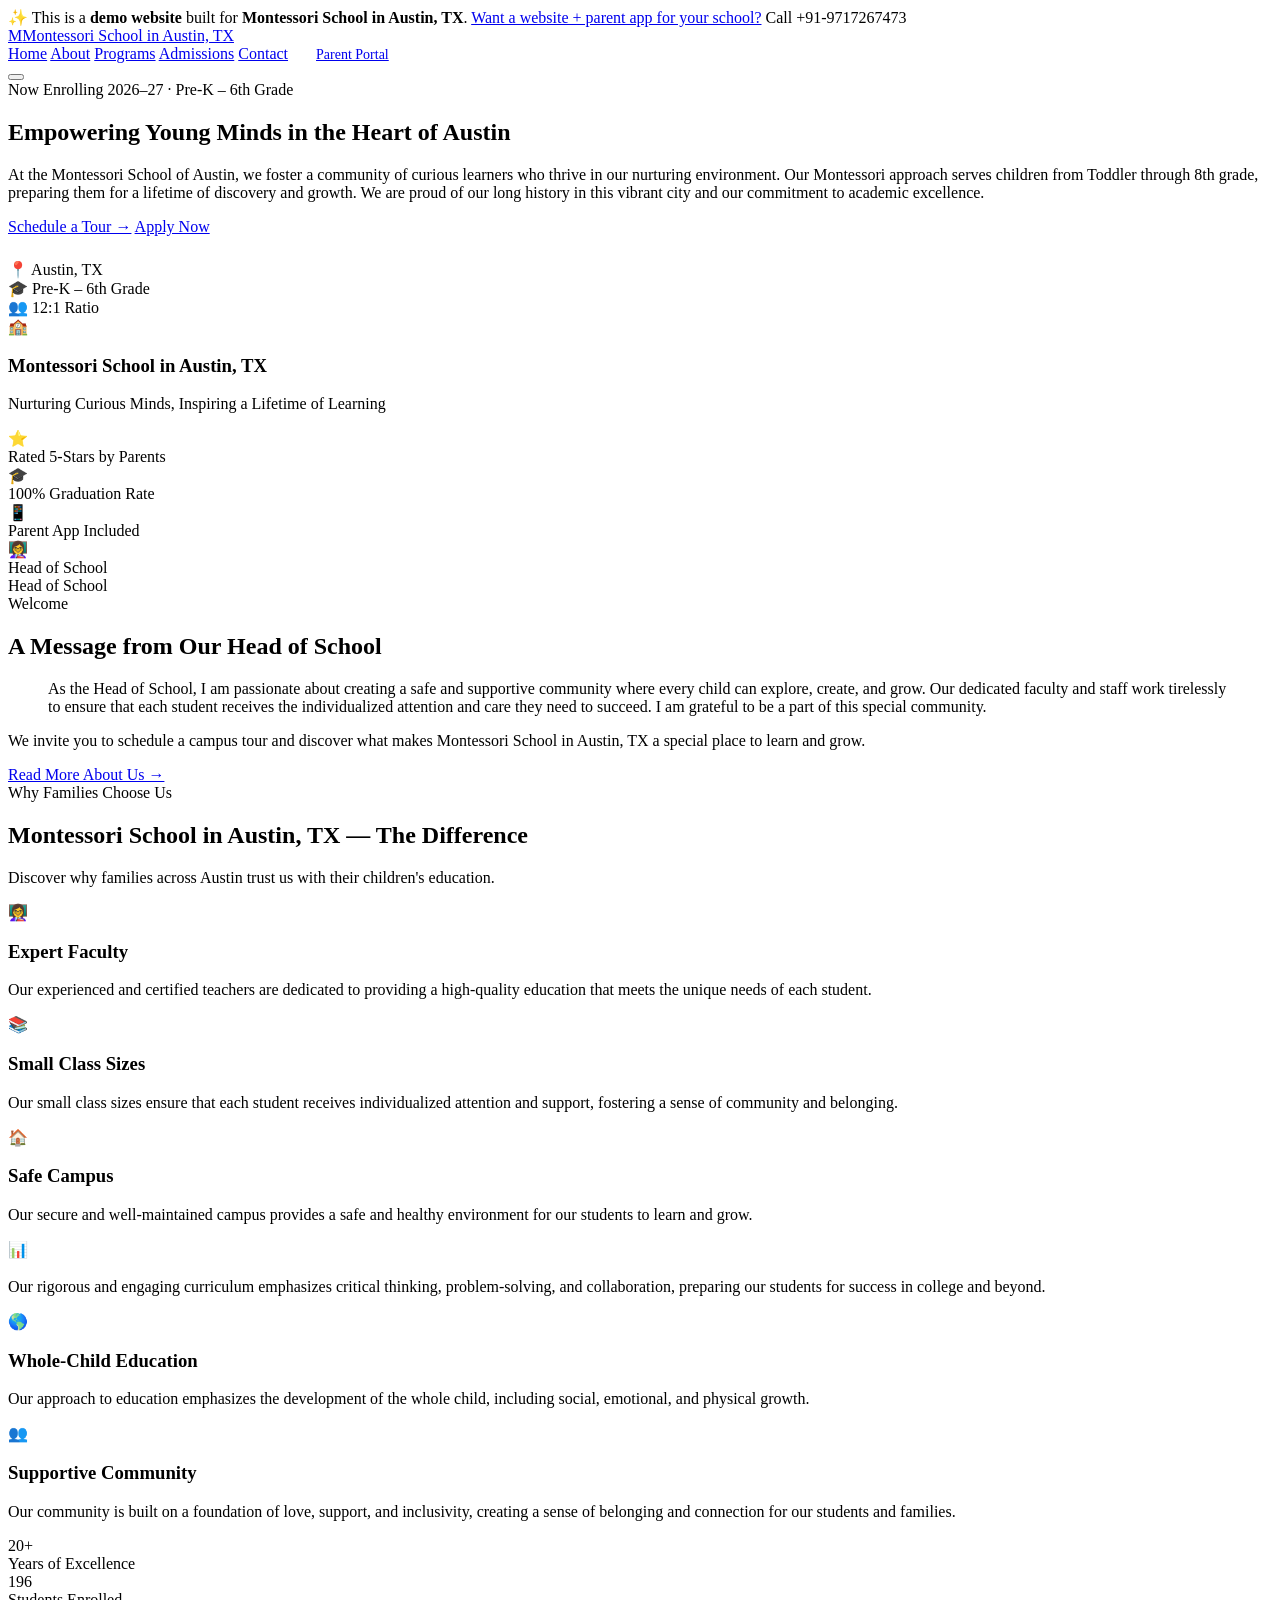
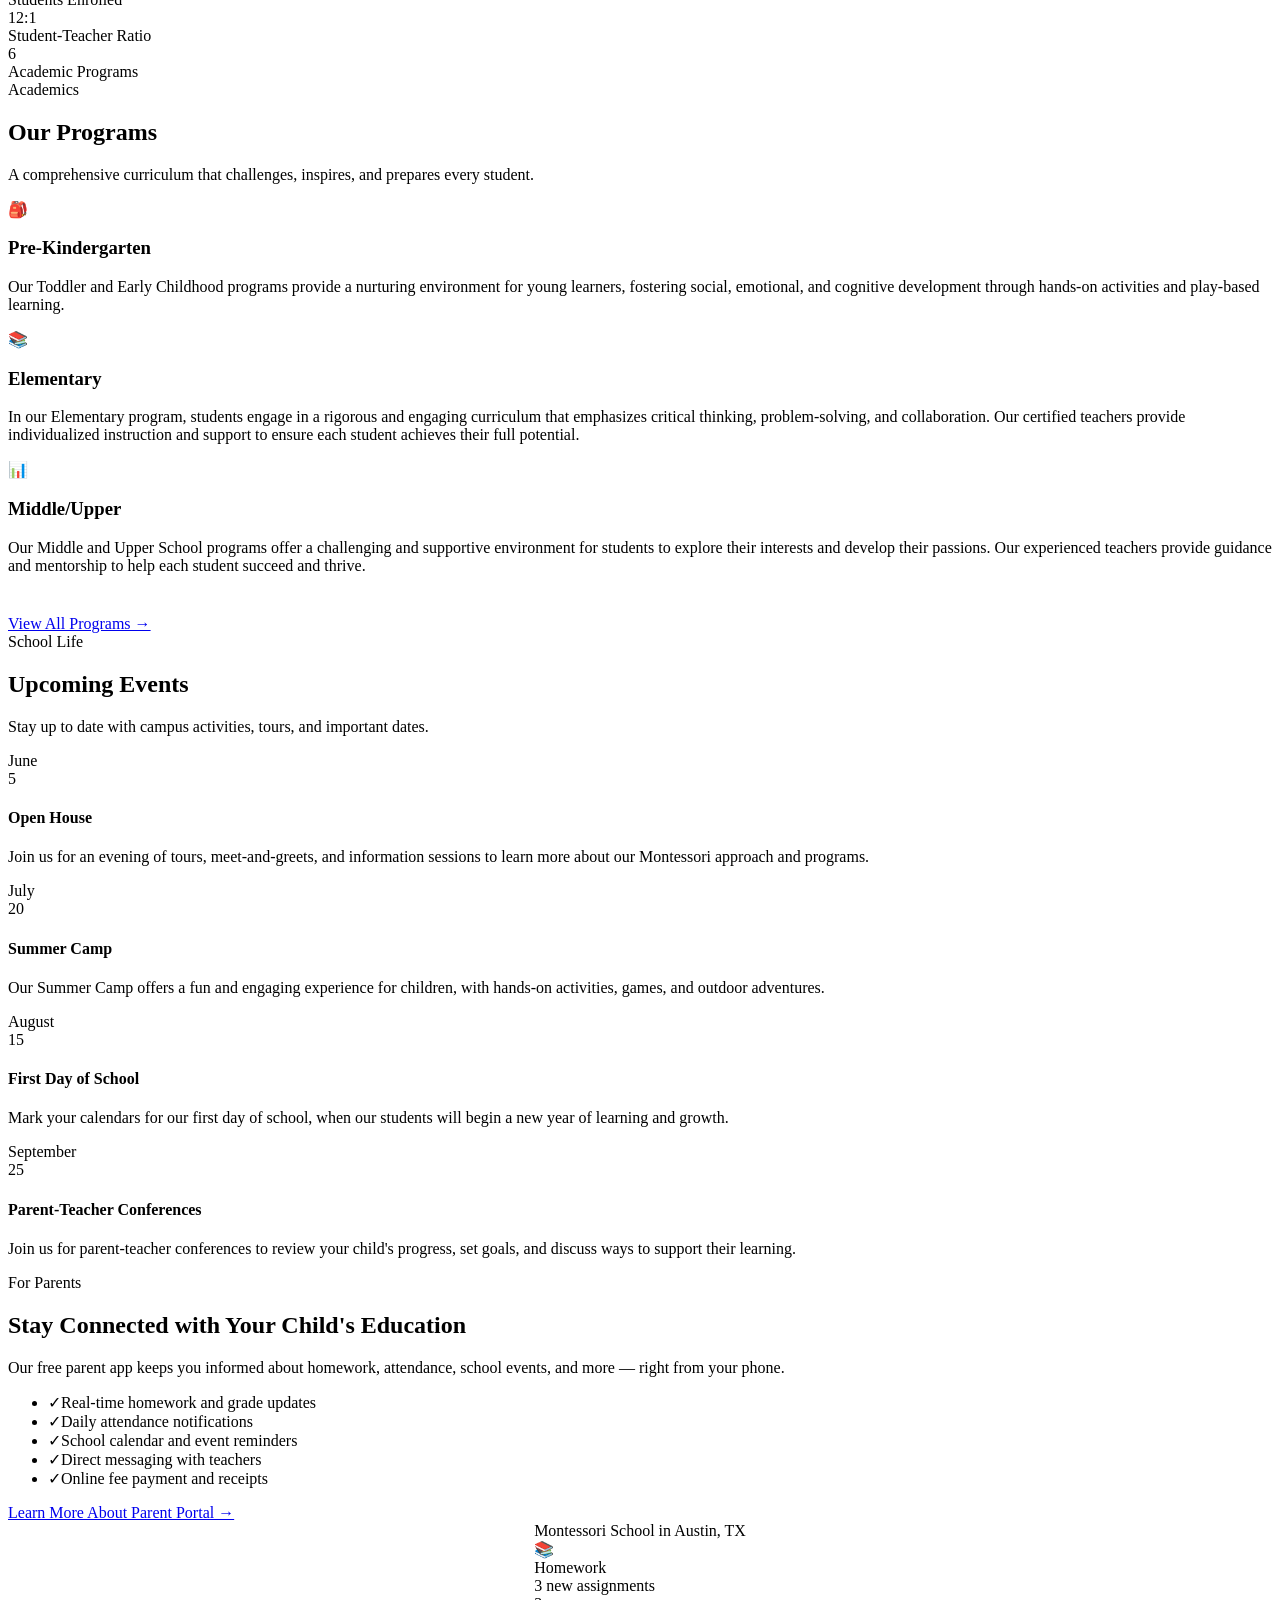
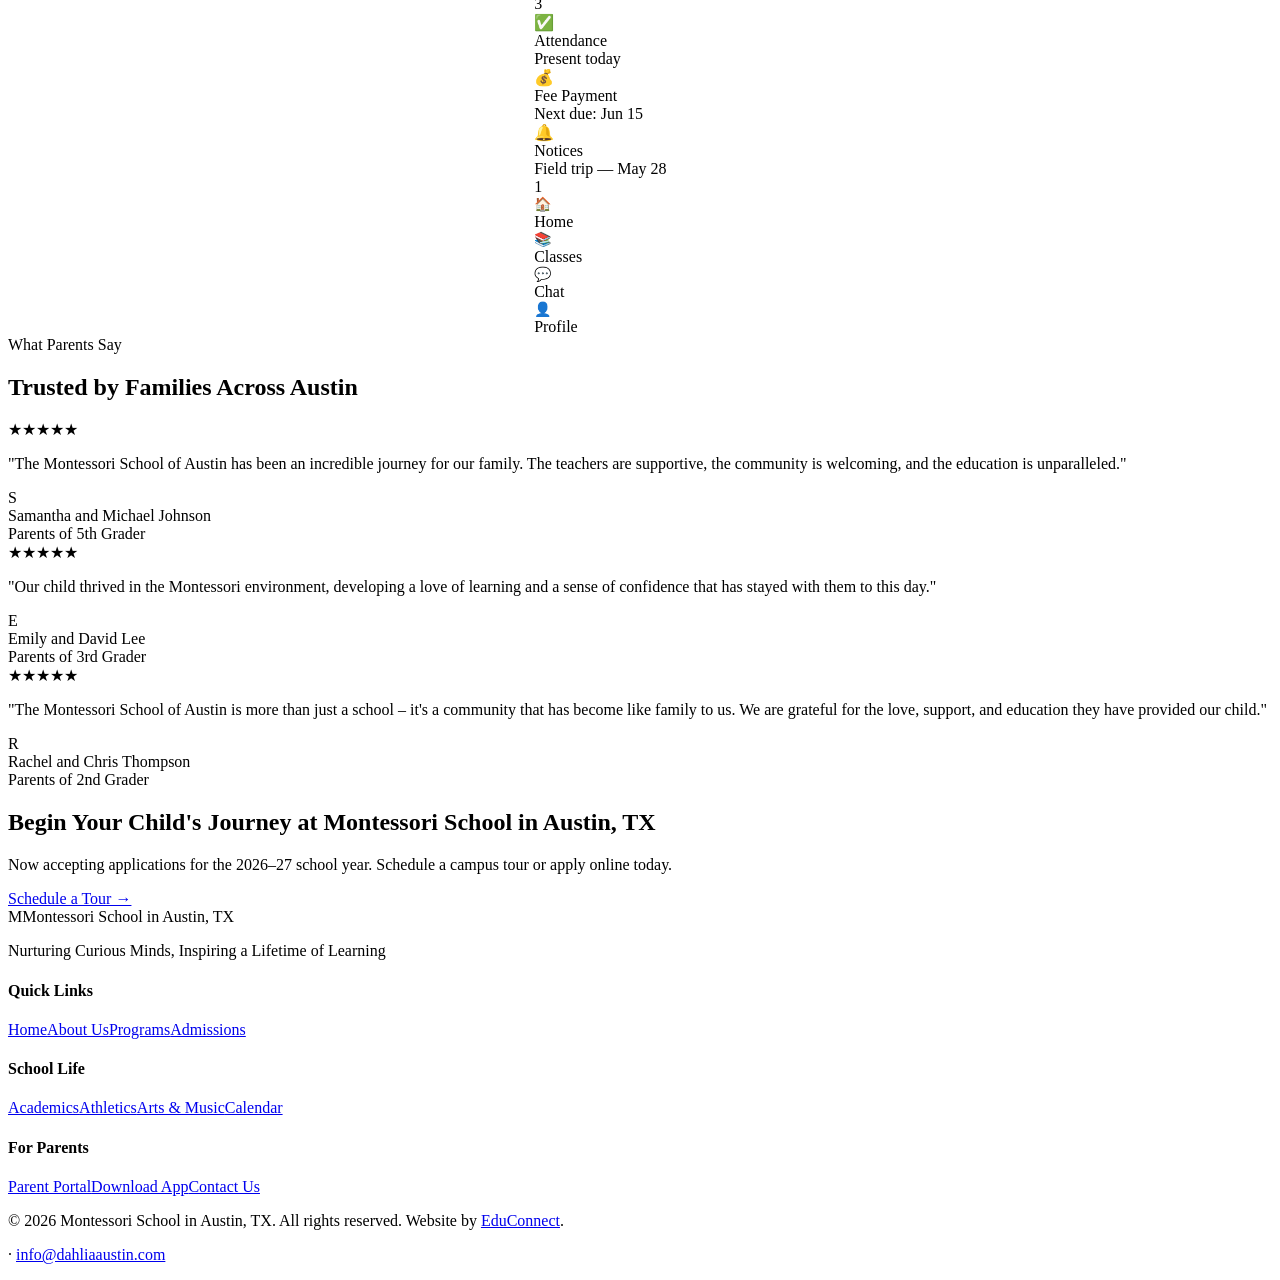
==== index.html @ 09a04c33 "Initial demo site for Montessori School in Austin, TX" ====
<!DOCTYPE html><html lang="en"><head>
  <meta charset="UTF-8"><meta name="viewport" content="width=device-width,initial-scale=1.0">
  <title>Home — Montessori School in Austin, TX</title>
  <meta name="description" content="Home — Montessori School in Austin, TX, a premier school in Austin, TX serving Pre-K – 6th Grade.">
  <meta property="og:title" content="Home — Montessori School in Austin, TX"><meta property="og:type" content="website">
  <link rel="preconnect" href="https://fonts.googleapis.com"><link rel="preconnect" href="https://fonts.gstatic.com" crossorigin>
  <link href="https://fonts.googleapis.com/css2?family=Inter:wght@400;500;600;700;800&display=swap" rel="stylesheet">
  <link rel="stylesheet" href="/styles.css"><script src="/main.js" defer></script>
</head><body><div class="demo-banner">
  ✨ This is a <strong>demo website</strong> built for <strong>Montessori School in Austin, TX</strong>.
  <a href="mailto:bhupender@myfirststepschool.com">Want a website + parent app for your school?</a> Call +91-9717267473
</div>
<nav class="navbar">
  <a href="/" class="logo"><span class="logo-icon">M</span>Montessori School in Austin, TX</a>
  <div class="nav-links">
    <a href="/">Home</a>
    <a href="/about.html">About</a>
    <a href="/programs.html">Programs</a>
    <a href="/admissions.html">Admissions</a>
    <a href="/contact.html">Contact</a>
    <a href="/parents.html" class="btn btn-primary" style="padding:10px 24px;font-size:14px">Parent Portal</a>
  </div>
  <button class="hamburger" aria-label="Toggle menu"><span></span><span></span><span></span></button>
</nav><main>
<section class="hero"><div class="container"><div class="hero-inner">
  <div class="hero-content">
    <div class="badge animate-on-scroll mb-6">Now Enrolling 2026–27 · Pre-K – 6th Grade</div>
    <h1 class="heading-xl animate-on-scroll mb-6">Empowering Young Minds in the Heart of Austin</h1>
    <p class="text-lg text-muted animate-on-scroll mb-8">At the Montessori School of Austin, we foster a community of curious learners who thrive in our nurturing environment. Our Montessori approach serves children from Toddler through 8th grade, preparing them for a lifetime of discovery and growth. We are proud of our long history in this vibrant city and our commitment to academic excellence.</p>
    <div class="hero-actions animate-on-scroll">
      <a href="/admissions.html" class="btn btn-primary btn-lg">Schedule a Tour →</a>
      <a href="/admissions.html" class="btn btn-outline btn-lg">Apply Now</a>
    </div>
    <div class="hero-info-cards animate-on-scroll" style="margin-top:24px">
      <div class="info-chip"><span class="ic-icon">📍</span> Austin, TX</div>
      <div class="info-chip"><span class="ic-icon">🎓</span> Pre-K – 6th Grade</div>
      <div class="info-chip"><span class="ic-icon">👥</span> 12:1 Ratio</div>
    </div>
  </div>
  <div class="hero-visual animate-on-scroll">
    <div class="school-illustration"><div class="school-illustration-inner">
      <div class="school-building">🏫</div><h3>Montessori School in Austin, TX</h3><p>Nurturing Curious Minds, Inspiring a Lifetime of Learning</p>
    </div></div>
    <div class="float-card card-1"><div class="fc-icon green">⭐</div>Rated 5-Stars by Parents</div>
    <div class="float-card card-2"><div class="fc-icon blue">🎓</div>100% Graduation Rate</div>
    <div class="float-card card-3"><div class="fc-icon purple">📱</div>Parent App Included</div>
  </div>
</div></div></section>

<section class="welcome-section section-padding"><div class="container"><div class="welcome-grid">
  <div class="principal-card animate-on-scroll">
    <div class="principal-avatar">👩‍🏫</div>
    <div class="principal-name">Head of School</div><div class="principal-title">Head of School</div>
  </div>
  <div class="welcome-text animate-on-scroll">
    <div class="badge mb-4">Welcome</div>
    <h2 class="heading-lg mb-6">A Message from Our Head of School</h2>
    <blockquote>As the Head of School, I am passionate about creating a safe and supportive community where every child can explore, create, and grow. Our dedicated faculty and staff work tirelessly to ensure that each student receives the individualized attention and care they need to succeed. I am grateful to be a part of this special community.</blockquote>
    <p>We invite you to schedule a campus tour and discover what makes Montessori School in Austin, TX a special place to learn and grow.</p>
    <a href="/about.html" class="btn btn-outline" style="margin-top:20px">Read More About Us →</a>
  </div>
</div></div></section>

<section class="features-section section-padding"><div class="container">
  <div class="text-center mb-16">
    <div class="badge animate-on-scroll mb-4">Why Families Choose Us</div>
    <h2 class="heading-lg animate-on-scroll mb-4">Montessori School in Austin, TX — The Difference</h2>
    <p class="text-lg text-muted max-w-lg mx-auto animate-on-scroll">Discover why families across Austin trust us with their children's education.</p>
  </div>
  <div class="features-grid">
      <div class="feature-card animate-on-scroll stagger-1">
        <div class="feature-icon">👩‍🏫</div><h3>Expert Faculty</h3><p>Our experienced and certified teachers are dedicated to providing a high-quality education that meets the unique needs of each student.</p>
      </div>
      <div class="feature-card animate-on-scroll stagger-2">
        <div class="feature-icon">📚</div><h3>Small Class Sizes</h3><p>Our small class sizes ensure that each student receives individualized attention and support, fostering a sense of community and belonging.</p>
      </div>
      <div class="feature-card animate-on-scroll stagger-3">
        <div class="feature-icon">🏠</div><h3>Safe Campus</h3><p>Our secure and well-maintained campus provides a safe and healthy environment for our students to learn and grow.</p>
      </div>
      <div class="feature-card animate-on-scroll stagger-4">
        <div class="feature-icon">📊</div><h3></h3><p>Our rigorous and engaging curriculum emphasizes critical thinking, problem-solving, and collaboration, preparing our students for success in college and beyond.</p>
      </div>
      <div class="feature-card animate-on-scroll stagger-5">
        <div class="feature-icon">🌎</div><h3>Whole-Child Education</h3><p>Our approach to education emphasizes the development of the whole child, including social, emotional, and physical growth.</p>
      </div>
      <div class="feature-card animate-on-scroll stagger-6">
        <div class="feature-icon">👥</div><h3>Supportive Community</h3><p>Our community is built on a foundation of love, support, and inclusivity, creating a sense of belonging and connection for our students and families.</p>
      </div></div>
</div></section>

<section class="stats-section"><div class="container"><div class="stats-grid">
  <div class="animate-on-scroll stagger-1"><div class="stat-value" data-count="20" data-suffix="+">0+</div><div class="stat-label">Years of Excellence</div></div>
  <div class="animate-on-scroll stagger-2"><div class="stat-value" data-count="200">0</div><div class="stat-label">Students Enrolled</div></div>
  <div class="animate-on-scroll stagger-3"><div class="stat-value">12:1</div><div class="stat-label">Student-Teacher Ratio</div></div>
  <div class="animate-on-scroll stagger-4"><div class="stat-value" data-count="6">0</div><div class="stat-label">Academic Programs</div></div>
</div></div></section>

<section class="programs-section section-padding"><div class="container">
  <div class="text-center mb-16">
    <div class="badge animate-on-scroll mb-4">Academics</div>
    <h2 class="heading-lg animate-on-scroll mb-4">Our Programs</h2>
    <p class="text-lg text-muted max-w-lg mx-auto animate-on-scroll">A comprehensive curriculum that challenges, inspires, and prepares every student.</p>
  </div>
  <div class="programs-grid">
      <div class="program-card animate-on-scroll stagger-1">
        <div class="program-icon">🎒</div><h3>Pre-Kindergarten</h3><p>Our Toddler and Early Childhood programs provide a nurturing environment for young learners, fostering social, emotional, and cognitive development through hands-on activities and play-based learning.</p>
      </div>
      <div class="program-card animate-on-scroll stagger-2">
        <div class="program-icon">📚</div><h3>Elementary</h3><p>In our Elementary program, students engage in a rigorous and engaging curriculum that emphasizes critical thinking, problem-solving, and collaboration. Our certified teachers provide individualized instruction and support to ensure each student achieves their full potential.</p>
      </div>
      <div class="program-card animate-on-scroll stagger-3">
        <div class="program-icon">📊</div><h3>Middle/Upper</h3><p>Our Middle and Upper School programs offer a challenging and supportive environment for students to explore their interests and develop their passions. Our experienced teachers provide guidance and mentorship to help each student succeed and thrive.</p>
      </div></div>
  <div class="text-center animate-on-scroll" style="margin-top:40px"><a href="/programs.html" class="btn btn-outline">View All Programs →</a></div>
</div></section>

<section class="events-section section-padding"><div class="container">
  <div class="text-center mb-16">
    <div class="badge animate-on-scroll mb-4">School Life</div>
    <h2 class="heading-lg animate-on-scroll mb-4">Upcoming Events</h2>
    <p class="text-lg text-muted max-w-lg mx-auto animate-on-scroll">Stay up to date with campus activities, tours, and important dates.</p>
  </div>
  <div class="events-grid"><div class="event-card animate-on-scroll stagger-1">
        <div class="event-date"><div class="month">June</div><div class="day">5</div></div>
        <div class="event-info"><h4>Open House</h4><p>Join us for an evening of tours, meet-and-greets, and information sessions to learn more about our Montessori approach and programs.</p></div>
      </div><div class="event-card animate-on-scroll stagger-2">
        <div class="event-date"><div class="month">July</div><div class="day">20</div></div>
        <div class="event-info"><h4>Summer Camp</h4><p>Our Summer Camp offers a fun and engaging experience for children, with hands-on activities, games, and outdoor adventures.</p></div>
      </div><div class="event-card animate-on-scroll stagger-3">
        <div class="event-date"><div class="month">August</div><div class="day">15</div></div>
        <div class="event-info"><h4>First Day of School</h4><p>Mark your calendars for our first day of school, when our students will begin a new year of learning and growth.</p></div>
      </div><div class="event-card animate-on-scroll stagger-4">
        <div class="event-date"><div class="month">September</div><div class="day">25</div></div>
        <div class="event-info"><h4>Parent-Teacher Conferences</h4><p>Join us for parent-teacher conferences to review your child's progress, set goals, and discuss ways to support their learning.</p></div>
      </div></div>
</div></section>

<section class="portal-section section-padding"><div class="container"><div class="portal-grid">
  <div>
    <div class="badge accent animate-on-scroll mb-4">For Parents</div>
    <h2 class="heading-lg animate-on-scroll mb-4">Stay Connected with Your Child's Education</h2>
    <p class="text-lg text-muted animate-on-scroll mb-8">Our free parent app keeps you informed about homework, attendance, school events, and more — right from your phone.</p>
    <ul class="portal-features animate-on-scroll">
      <li><span class="pf-icon">✓</span>Real-time homework and grade updates</li>
      <li><span class="pf-icon">✓</span>Daily attendance notifications</li>
      <li><span class="pf-icon">✓</span>School calendar and event reminders</li>
      <li><span class="pf-icon">✓</span>Direct messaging with teachers</li>
      <li><span class="pf-icon">✓</span>Online fee payment and receipts</li>
    </ul>
    <a href="/parents.html" class="btn btn-primary animate-on-scroll" style="margin-top:24px">Learn More About Parent Portal →</a>
  </div>
  <div class="animate-on-scroll" style="display:flex;justify-content:center">
    <div class="phone-mockup"><div class="phone-screen">
      <div class="phone-status-bar">Montessori School in Austin, TX</div>
      <div class="phone-screen-content">
        <div class="phone-nav-item"><div class="phone-nav-icon blue">📚</div><div><div class="phone-nav-label">Homework</div><div class="phone-nav-sub">3 new assignments</div></div><div class="phone-badge">3</div></div>
        <div class="phone-nav-item"><div class="phone-nav-icon green">✅</div><div><div class="phone-nav-label">Attendance</div><div class="phone-nav-sub">Present today</div></div></div>
        <div class="phone-nav-item"><div class="phone-nav-icon purple">💰</div><div><div class="phone-nav-label">Fee Payment</div><div class="phone-nav-sub">Next due: Jun 15</div></div></div>
        <div class="phone-nav-item"><div class="phone-nav-icon orange">🔔</div><div><div class="phone-nav-label">Notices</div><div class="phone-nav-sub">Field trip — May 28</div></div><div class="phone-badge">1</div></div>
      </div>
      <div class="phone-bottom-bar">
        <div class="phone-tab active"><div style="font-size:14px">🏠</div>Home</div>
        <div class="phone-tab"><div style="font-size:14px">📚</div>Classes</div>
        <div class="phone-tab"><div style="font-size:14px">💬</div>Chat</div>
        <div class="phone-tab"><div style="font-size:14px">👤</div>Profile</div>
      </div>
    </div></div>
  </div>
</div></div></section>

<section class="testimonials-section section-padding"><div class="container">
  <div class="text-center mb-16">
    <div class="badge animate-on-scroll mb-4">What Parents Say</div>
    <h2 class="heading-lg animate-on-scroll mb-4">Trusted by Families Across Austin</h2>
  </div>
  <div class="testimonials-grid">
      <div class="testimonial-card animate-on-scroll stagger-1">
        <div class="stars"><span class="star">★</span><span class="star">★</span><span class="star">★</span><span class="star">★</span><span class="star">★</span></div>
        <p class="testimonial-text">"The Montessori School of Austin has been an incredible journey for our family. The teachers are supportive, the community is welcoming, and the education is unparalleled."</p>
        <div class="testimonial-author"><div class="author-avatar">S</div>
        <div class="author-info"><div class="author-name">Samantha and Michael Johnson</div><div class="author-role">Parents of 5th Grader</div></div></div>
      </div>
      <div class="testimonial-card animate-on-scroll stagger-2">
        <div class="stars"><span class="star">★</span><span class="star">★</span><span class="star">★</span><span class="star">★</span><span class="star">★</span></div>
        <p class="testimonial-text">"Our child thrived in the Montessori environment, developing a love of learning and a sense of confidence that has stayed with them to this day."</p>
        <div class="testimonial-author"><div class="author-avatar">E</div>
        <div class="author-info"><div class="author-name">Emily and David Lee</div><div class="author-role">Parents of 3rd Grader</div></div></div>
      </div>
      <div class="testimonial-card animate-on-scroll stagger-3">
        <div class="stars"><span class="star">★</span><span class="star">★</span><span class="star">★</span><span class="star">★</span><span class="star">★</span></div>
        <p class="testimonial-text">"The Montessori School of Austin is more than just a school – it's a community that has become like family to us. We are grateful for the love, support, and education they have provided our child."</p>
        <div class="testimonial-author"><div class="author-avatar">R</div>
        <div class="author-info"><div class="author-name">Rachel and Chris Thompson</div><div class="author-role">Parents of 2nd Grader</div></div></div>
      </div></div>
</div></section>

<section class="cta-section"><div class="container"><div class="cta-content animate-on-scroll">
  <h2>Begin Your Child's Journey at Montessori School in Austin, TX</h2>
  <p>Now accepting applications for the 2026–27 school year. Schedule a campus tour or apply online today.</p>
  <div class="cta-actions">
    <a href="/admissions.html" class="btn btn-white btn-lg">Schedule a Tour →</a>
    <a href="tel:" class="btn btn-lg" style="background:rgba(255,255,255,.15);color:white;border:1px solid rgba(255,255,255,.3)">Call </a>
  </div>
</div></div></section>
</main><footer class="footer">
  <div class="container">
    <div class="footer-grid">
      <div class="footer-brand">
        <div class="logo" style="margin-bottom:8px"><span class="logo-icon">M</span>Montessori School in Austin, TX</div>
        <p>Nurturing Curious Minds, Inspiring a Lifetime of Learning</p>
        <p style="margin-top:12px;font-size:13px"></p>
      </div>
      <div class="footer-col"><h4>Quick Links</h4><a href="/">Home</a><a href="/about.html">About Us</a><a href="/programs.html">Programs</a><a href="/admissions.html">Admissions</a></div>
      <div class="footer-col"><h4>School Life</h4><a href="/programs.html">Academics</a><a href="/programs.html">Athletics</a><a href="/programs.html">Arts &amp; Music</a><a href="/contact.html">Calendar</a></div>
      <div class="footer-col"><h4>For Parents</h4><a href="/parents.html">Parent Portal</a><a href="/parents.html">Download App</a><a href="/contact.html">Contact Us</a><a href="tel:"></a></div>
    </div>
    <div class="footer-bottom">
      <p>&copy; 2026 Montessori School in Austin, TX. All rights reserved. Website by <a href="mailto:bhupender@myfirststepschool.com">EduConnect</a>.</p>
      <p> &middot; <a href="mailto:info@dahliaaustin.com">info@dahliaaustin.com</a></p>
    </div>
  </div>
</footer></body></html>
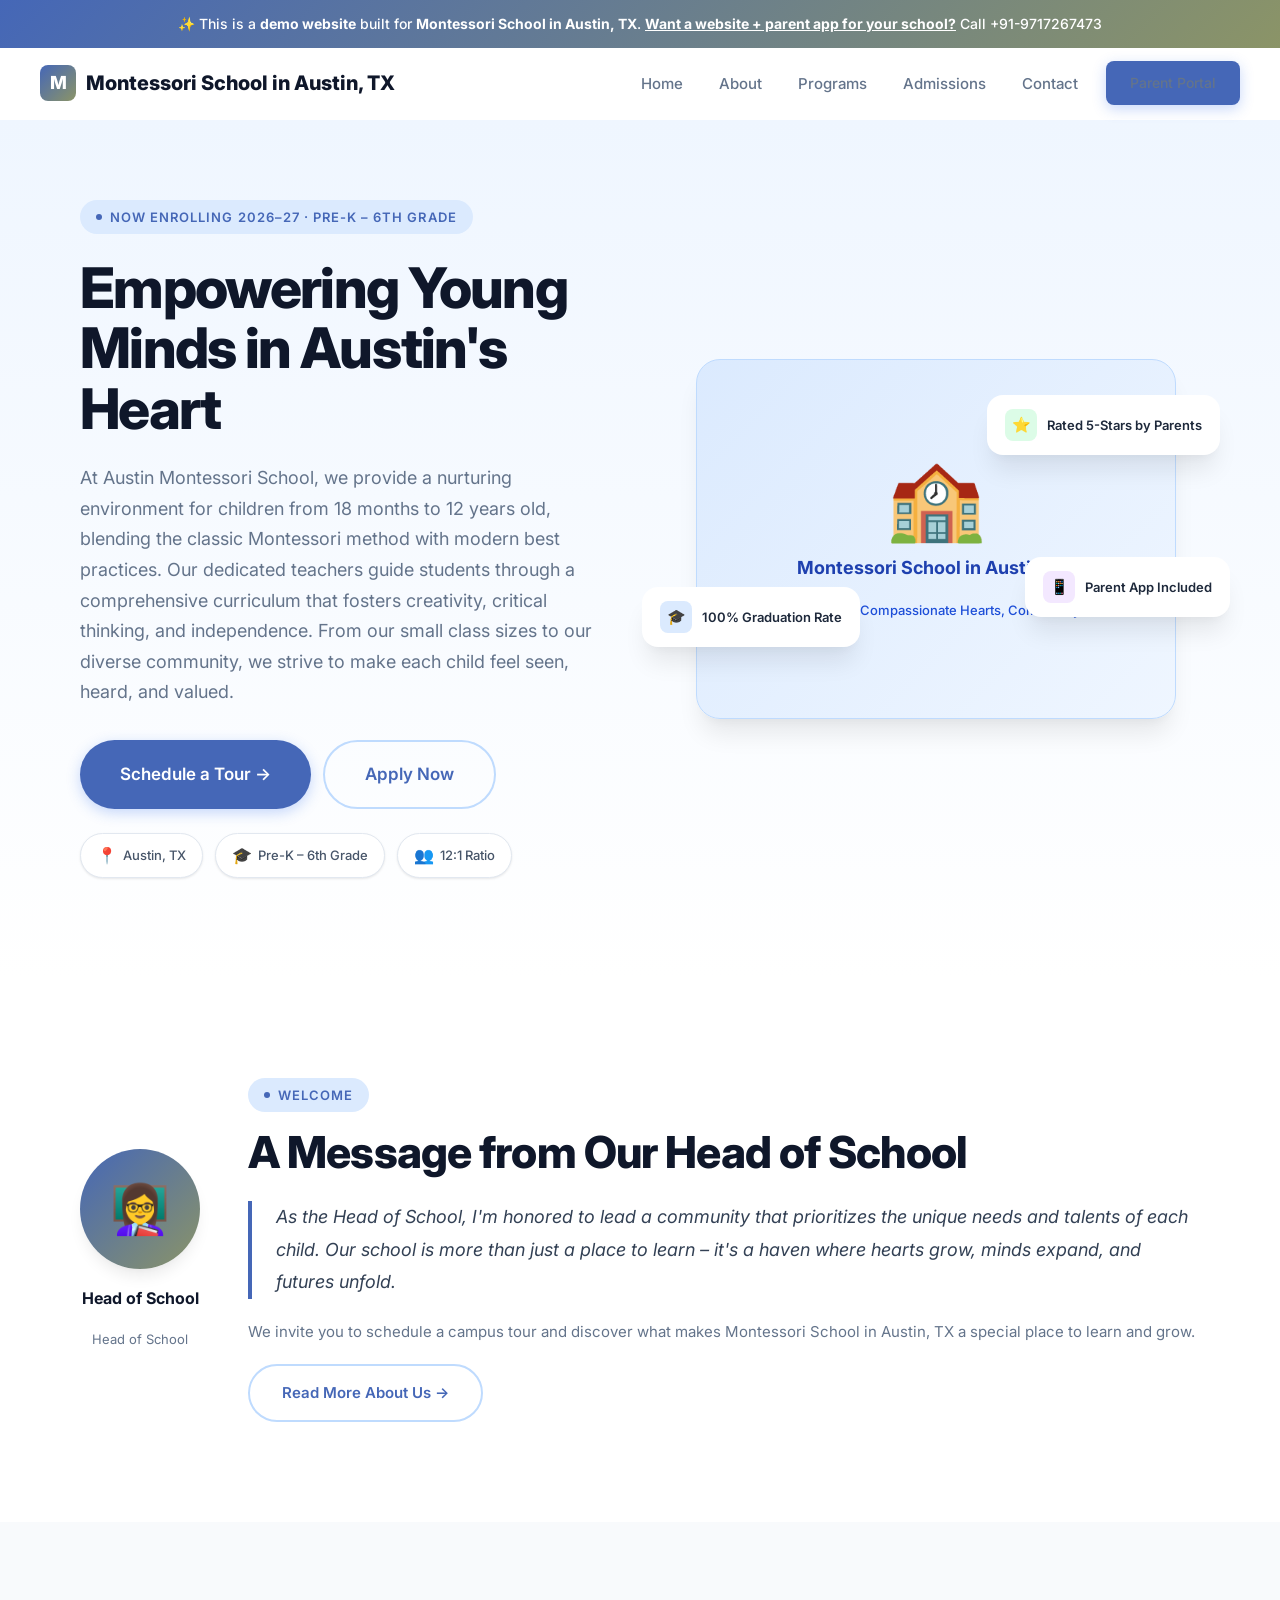
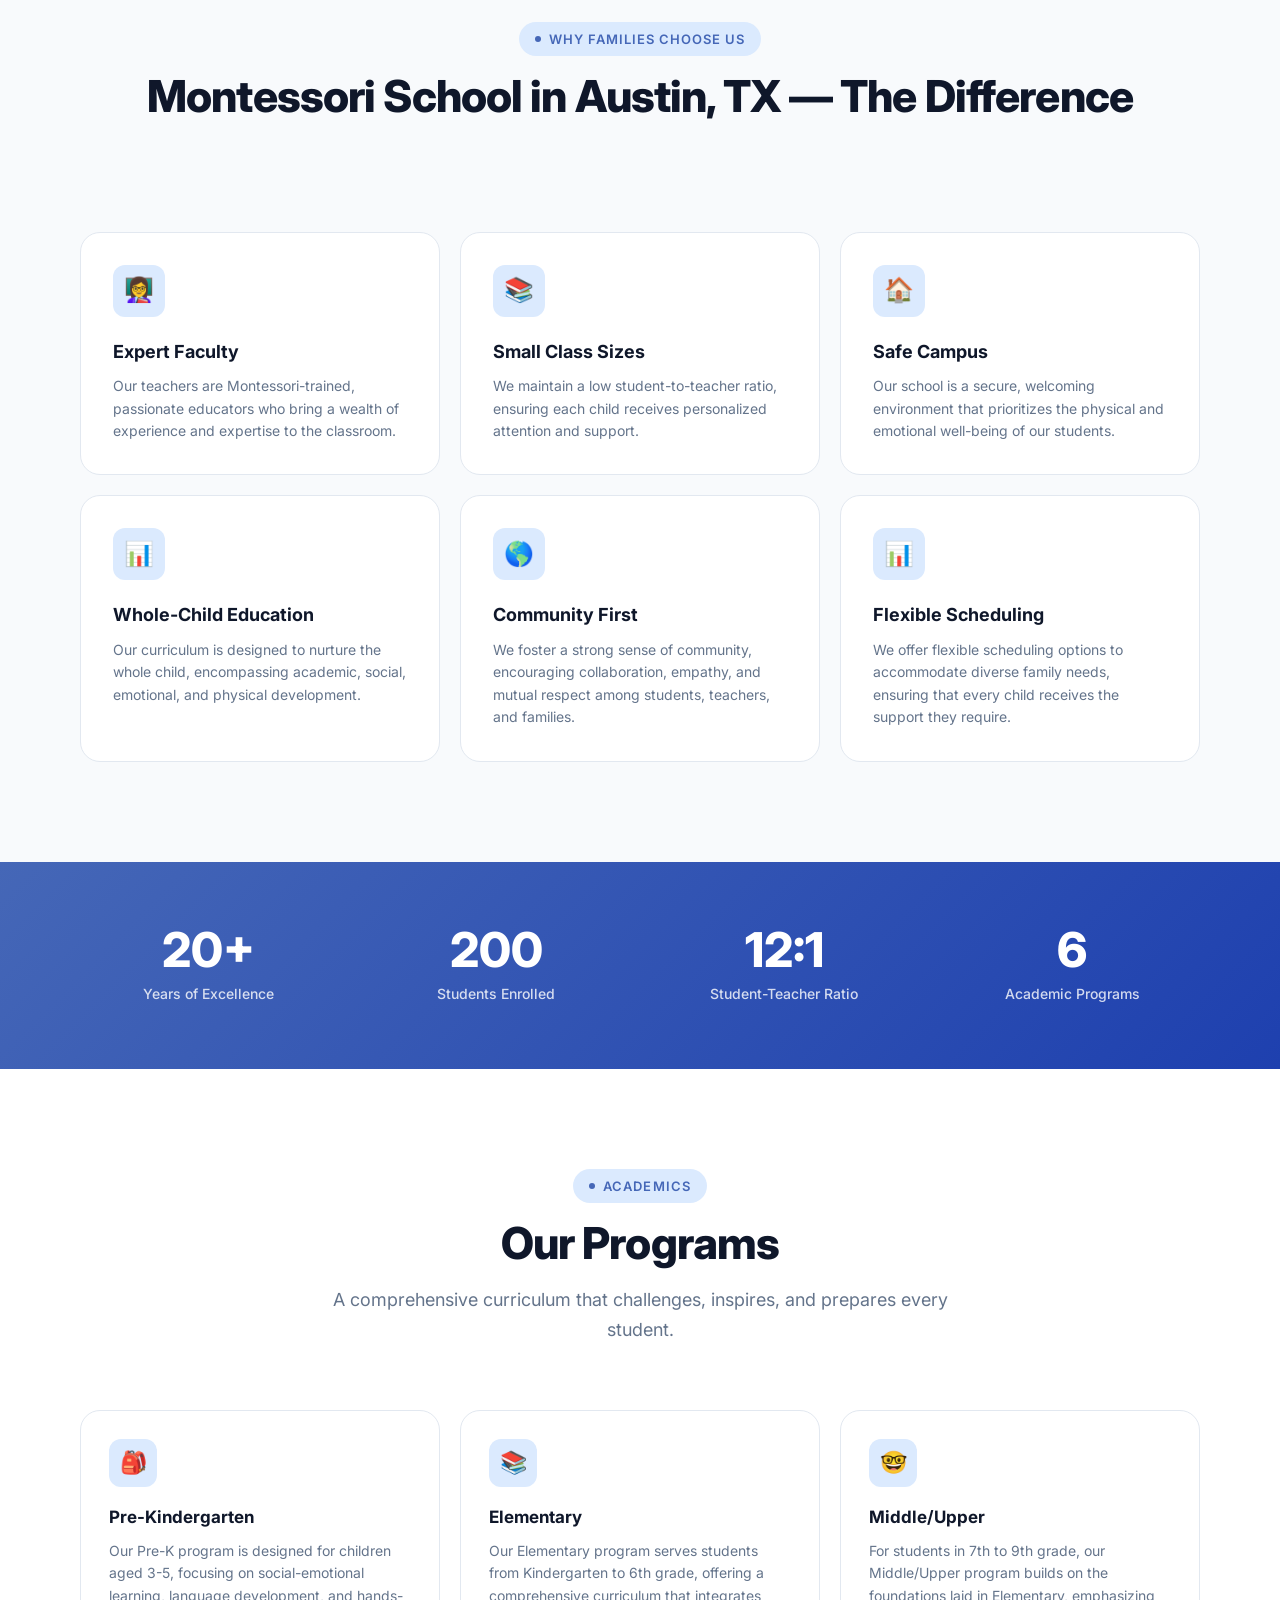
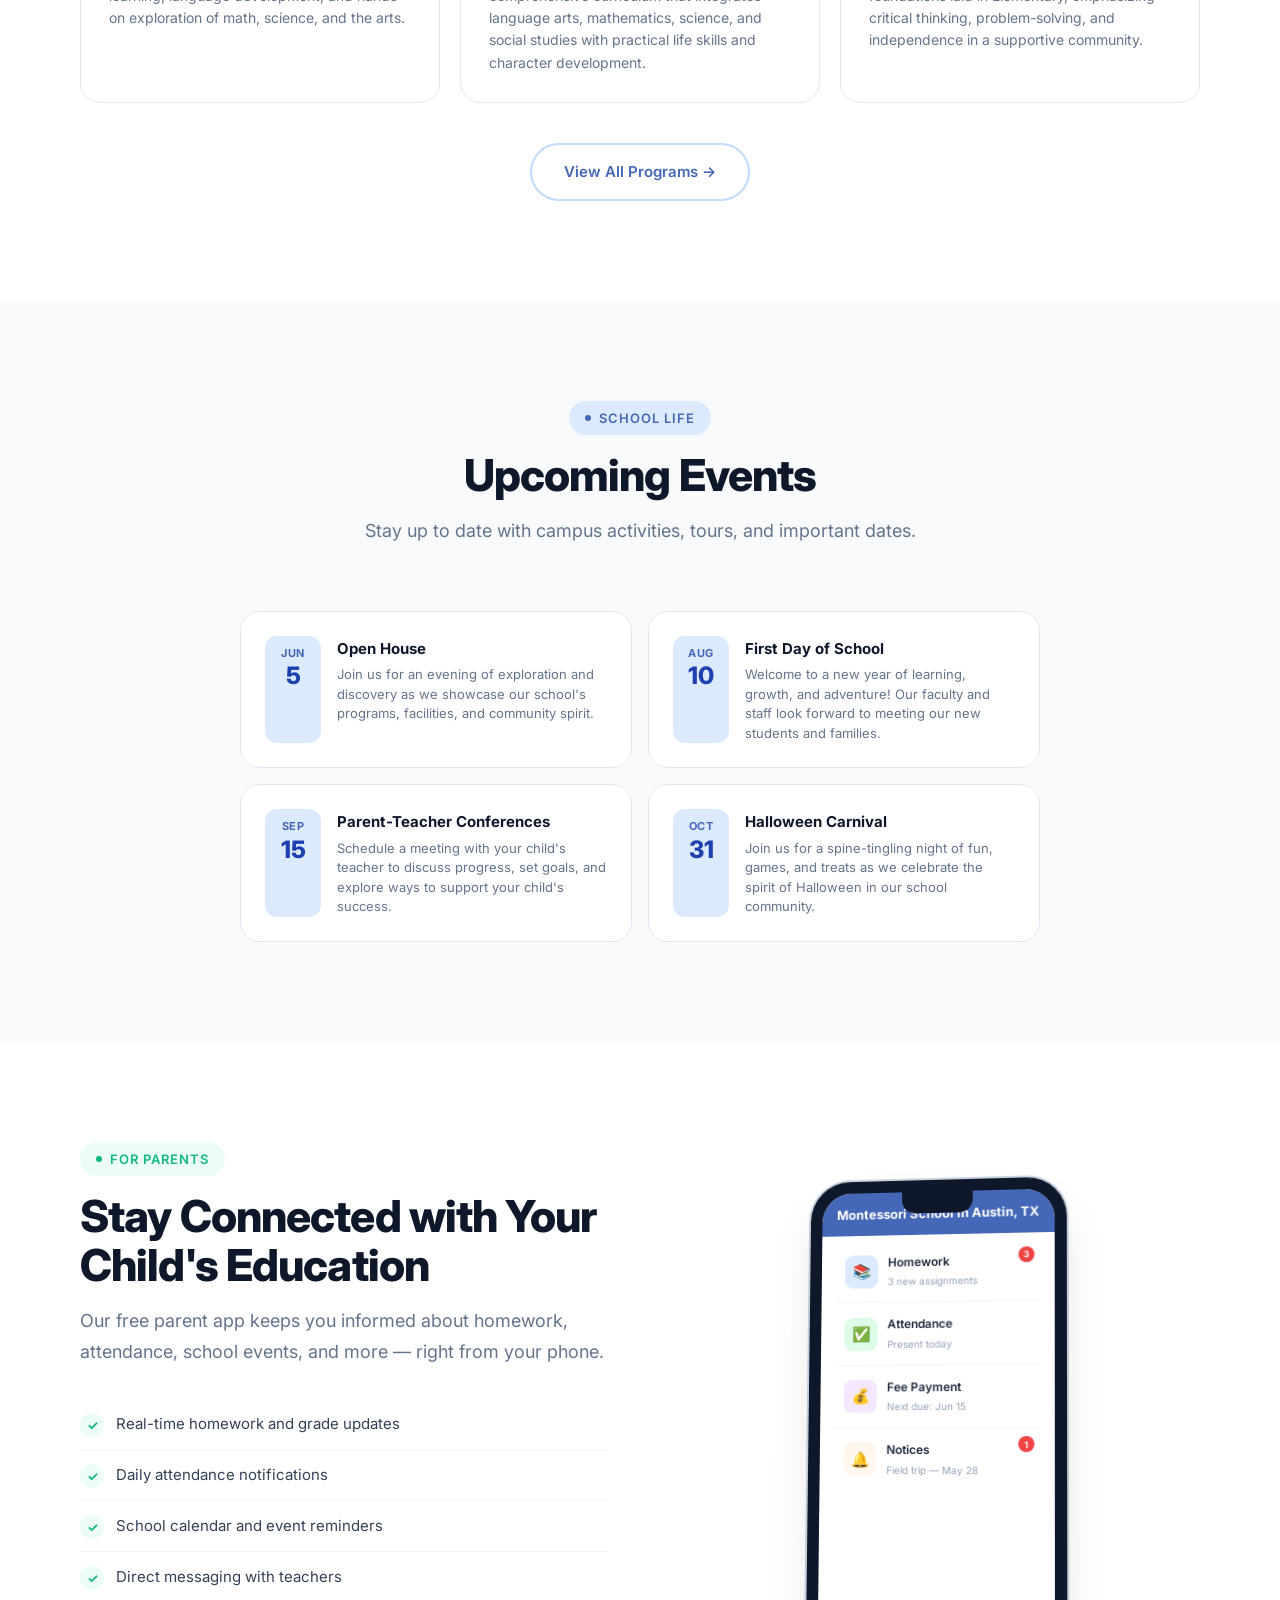
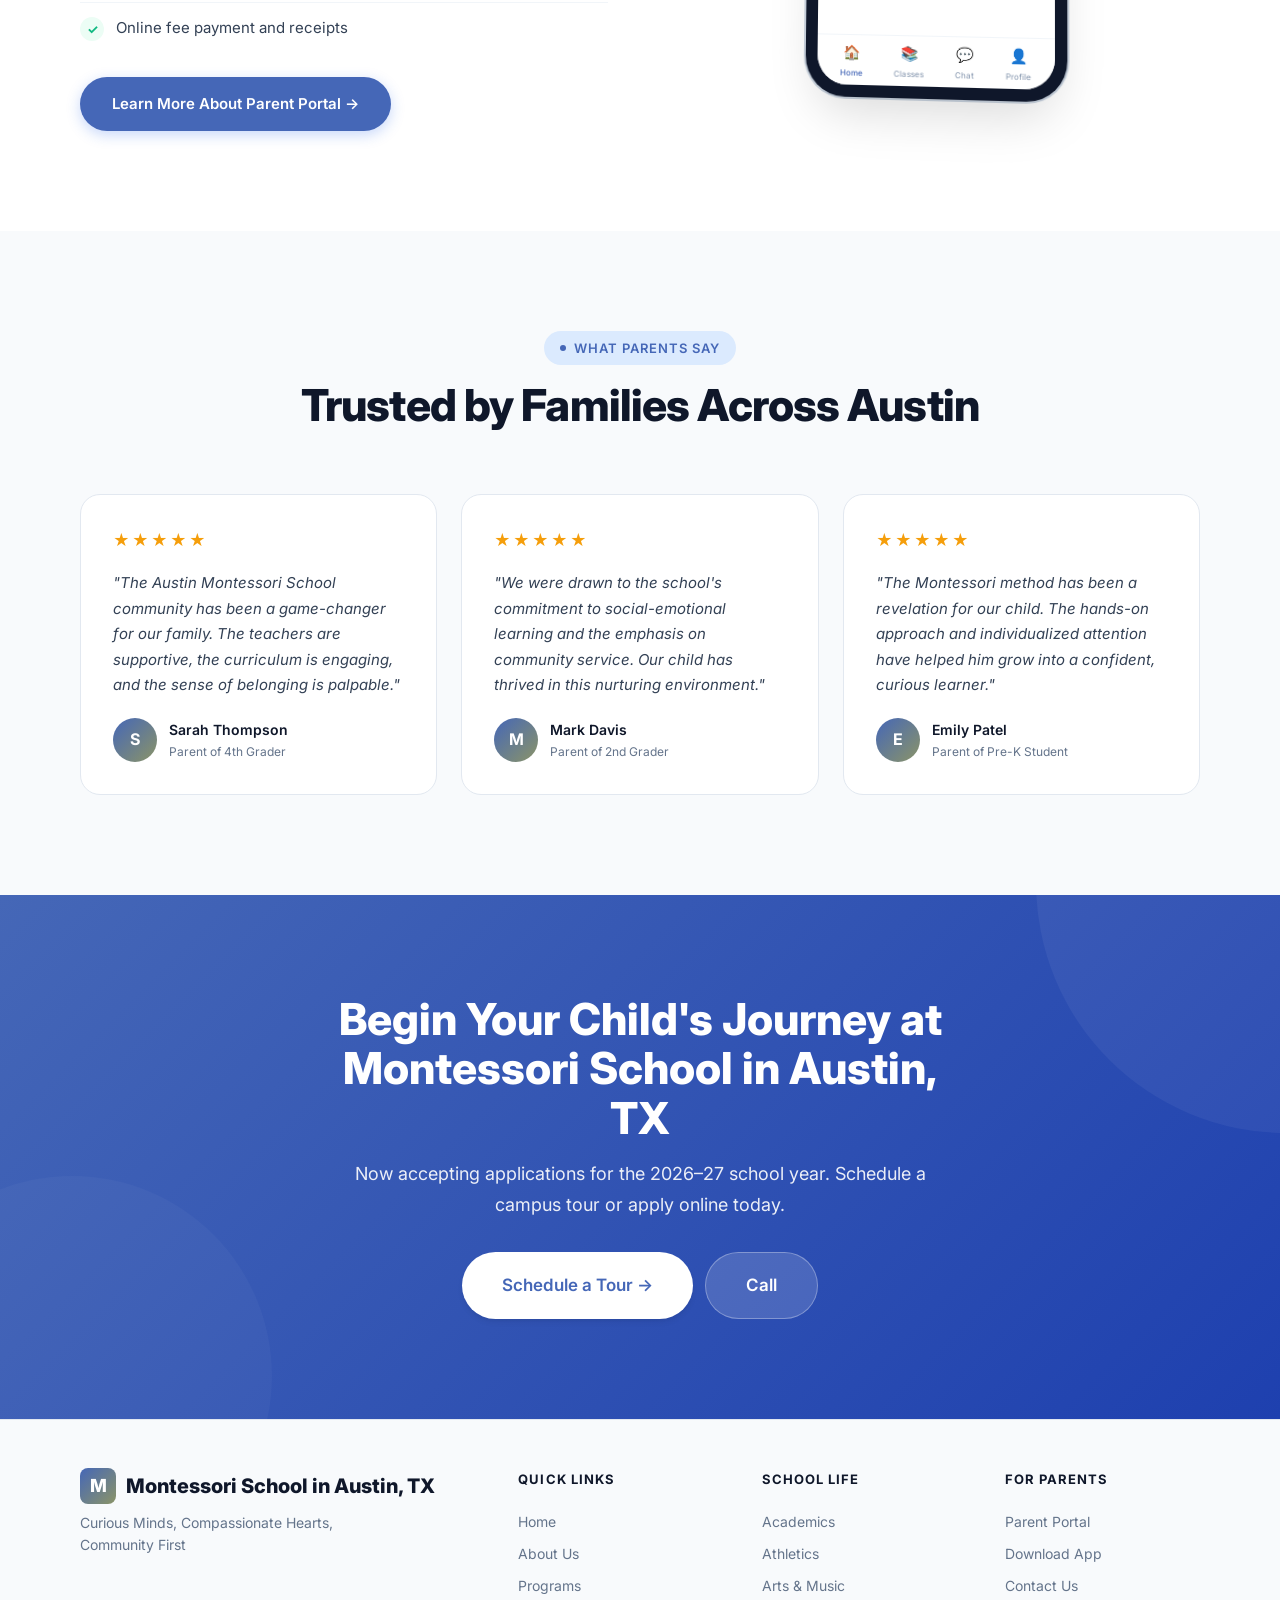
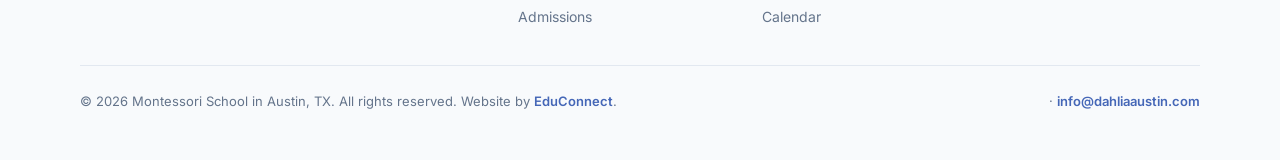
==== commit 3f46b1c8: "Initial demo site for Montessori School in Austin, TX" ====
--- a/index.html
+++ b/index.html
@@ -25,8 +25,8 @@
 <section class="hero"><div class="container"><div class="hero-inner">
   <div class="hero-content">
     <div class="badge animate-on-scroll mb-6">Now Enrolling 2026–27 · Pre-K – 6th Grade</div>
-    <h1 class="heading-xl animate-on-scroll mb-6">Empowering Young Minds in the Heart of Austin</h1>
-    <p class="text-lg text-muted animate-on-scroll mb-8">At the Montessori School of Austin, we foster a community of curious learners who thrive in our nurturing environment. Our Montessori approach serves children from Toddler through 8th grade, preparing them for a lifetime of discovery and growth. We are proud of our long history in this vibrant city and our commitment to academic excellence.</p>
+    <h1 class="heading-xl animate-on-scroll mb-6">Empowering Young Minds in Austin's Heart</h1>
+    <p class="text-lg text-muted animate-on-scroll mb-8">At Austin Montessori School, we provide a nurturing environment for children from 18 months to 12 years old, blending the classic Montessori method with modern best practices. Our dedicated teachers guide students through a comprehensive curriculum that fosters creativity, critical thinking, and independence. From our small class sizes to our diverse community, we strive to make each child feel seen, heard, and valued.</p>
     <div class="hero-actions animate-on-scroll">
       <a href="/admissions.html" class="btn btn-primary btn-lg">Schedule a Tour →</a>
       <a href="/admissions.html" class="btn btn-outline btn-lg">Apply Now</a>
@@ -39,7 +39,7 @@
   </div>
   <div class="hero-visual animate-on-scroll">
     <div class="school-illustration"><div class="school-illustration-inner">
-      <div class="school-building">🏫</div><h3>Montessori School in Austin, TX</h3><p>Nurturing Curious Minds, Inspiring a Lifetime of Learning</p>
+      <div class="school-building">🏫</div><h3>Montessori School in Austin, TX</h3><p>Curious Minds, Compassionate Hearts, Community First</p>
     </div></div>
     <div class="float-card card-1"><div class="fc-icon green">⭐</div>Rated 5-Stars by Parents</div>
     <div class="float-card card-2"><div class="fc-icon blue">🎓</div>100% Graduation Rate</div>
@@ -55,7 +55,7 @@
   <div class="welcome-text animate-on-scroll">
     <div class="badge mb-4">Welcome</div>
     <h2 class="heading-lg mb-6">A Message from Our Head of School</h2>
-    <blockquote>As the Head of School, I am passionate about creating a safe and supportive community where every child can explore, create, and grow. Our dedicated faculty and staff work tirelessly to ensure that each student receives the individualized attention and care they need to succeed. I am grateful to be a part of this special community.</blockquote>
+    <blockquote>As the Head of School, I'm honored to lead a community that prioritizes the unique needs and talents of each child. Our school is more than just a place to learn – it's a haven where hearts grow, minds expand, and futures unfold.</blockquote>
     <p>We invite you to schedule a campus tour and discover what makes Montessori School in Austin, TX a special place to learn and grow.</p>
     <a href="/about.html" class="btn btn-outline" style="margin-top:20px">Read More About Us →</a>
   </div>
@@ -69,22 +69,22 @@
   </div>
   <div class="features-grid">
       <div class="feature-card animate-on-scroll stagger-1">
-        <div class="feature-icon">👩‍🏫</div><h3>Expert Faculty</h3><p>Our experienced and certified teachers are dedicated to providing a high-quality education that meets the unique needs of each student.</p>
+        <div class="feature-icon">👩‍🏫</div><h3>Expert Faculty</h3><p>Our teachers are Montessori-trained, passionate educators who bring a wealth of experience and expertise to the classroom.</p>
       </div>
       <div class="feature-card animate-on-scroll stagger-2">
-        <div class="feature-icon">📚</div><h3>Small Class Sizes</h3><p>Our small class sizes ensure that each student receives individualized attention and support, fostering a sense of community and belonging.</p>
+        <div class="feature-icon">📚</div><h3>Small Class Sizes</h3><p>We maintain a low student-to-teacher ratio, ensuring each child receives personalized attention and support.</p>
       </div>
       <div class="feature-card animate-on-scroll stagger-3">
-        <div class="feature-icon">🏠</div><h3>Safe Campus</h3><p>Our secure and well-maintained campus provides a safe and healthy environment for our students to learn and grow.</p>
+        <div class="feature-icon">🏠</div><h3>Safe Campus</h3><p>Our school is a secure, welcoming environment that prioritizes the physical and emotional well-being of our students.</p>
       </div>
       <div class="feature-card animate-on-scroll stagger-4">
-        <div class="feature-icon">📊</div><h3></h3><p>Our rigorous and engaging curriculum emphasizes critical thinking, problem-solving, and collaboration, preparing our students for success in college and beyond.</p>
+        <div class="feature-icon">📊</div><h3>Whole-Child Education</h3><p>Our curriculum is designed to nurture the whole child, encompassing academic, social, emotional, and physical development.</p>
       </div>
       <div class="feature-card animate-on-scroll stagger-5">
-        <div class="feature-icon">🌎</div><h3>Whole-Child Education</h3><p>Our approach to education emphasizes the development of the whole child, including social, emotional, and physical growth.</p>
+        <div class="feature-icon">🌎</div><h3>Community First</h3><p>We foster a strong sense of community, encouraging collaboration, empathy, and mutual respect among students, teachers, and families.</p>
       </div>
       <div class="feature-card animate-on-scroll stagger-6">
-        <div class="feature-icon">👥</div><h3>Supportive Community</h3><p>Our community is built on a foundation of love, support, and inclusivity, creating a sense of belonging and connection for our students and families.</p>
+        <div class="feature-icon">📊</div><h3>Flexible Scheduling</h3><p>We offer flexible scheduling options to accommodate diverse family needs, ensuring that every child receives the support they require.</p>
       </div></div>
 </div></section>
 
@@ -103,13 +103,13 @@
   </div>
   <div class="programs-grid">
       <div class="program-card animate-on-scroll stagger-1">
-        <div class="program-icon">🎒</div><h3>Pre-Kindergarten</h3><p>Our Toddler and Early Childhood programs provide a nurturing environment for young learners, fostering social, emotional, and cognitive development through hands-on activities and play-based learning.</p>
+        <div class="program-icon">🎒</div><h3>Pre-Kindergarten</h3><p>Our Pre-K program is designed for children aged 3-5, focusing on social-emotional learning, language development, and hands-on exploration of math, science, and the arts.</p>
       </div>
       <div class="program-card animate-on-scroll stagger-2">
-        <div class="program-icon">📚</div><h3>Elementary</h3><p>In our Elementary program, students engage in a rigorous and engaging curriculum that emphasizes critical thinking, problem-solving, and collaboration. Our certified teachers provide individualized instruction and support to ensure each student achieves their full potential.</p>
+        <div class="program-icon">📚</div><h3>Elementary</h3><p>Our Elementary program serves students from Kindergarten to 6th grade, offering a comprehensive curriculum that integrates language arts, mathematics, science, and social studies with practical life skills and character development.</p>
       </div>
       <div class="program-card animate-on-scroll stagger-3">
-        <div class="program-icon">📊</div><h3>Middle/Upper</h3><p>Our Middle and Upper School programs offer a challenging and supportive environment for students to explore their interests and develop their passions. Our experienced teachers provide guidance and mentorship to help each student succeed and thrive.</p>
+        <div class="program-icon">🤓</div><h3>Middle/Upper</h3><p>For students in 7th to 9th grade, our Middle/Upper program builds on the foundations laid in Elementary, emphasizing critical thinking, problem-solving, and independence in a supportive community.</p>
       </div></div>
   <div class="text-center animate-on-scroll" style="margin-top:40px"><a href="/programs.html" class="btn btn-outline">View All Programs →</a></div>
 </div></section>
@@ -121,17 +121,17 @@
     <p class="text-lg text-muted max-w-lg mx-auto animate-on-scroll">Stay up to date with campus activities, tours, and important dates.</p>
   </div>
   <div class="events-grid"><div class="event-card animate-on-scroll stagger-1">
-        <div class="event-date"><div class="month">June</div><div class="day">5</div></div>
-        <div class="event-info"><h4>Open House</h4><p>Join us for an evening of tours, meet-and-greets, and information sessions to learn more about our Montessori approach and programs.</p></div>
+        <div class="event-date"><div class="month">Jun</div><div class="day">5</div></div>
+        <div class="event-info"><h4>Open House</h4><p>Join us for an evening of exploration and discovery as we showcase our school's programs, facilities, and community spirit.</p></div>
       </div><div class="event-card animate-on-scroll stagger-2">
-        <div class="event-date"><div class="month">July</div><div class="day">20</div></div>
-        <div class="event-info"><h4>Summer Camp</h4><p>Our Summer Camp offers a fun and engaging experience for children, with hands-on activities, games, and outdoor adventures.</p></div>
+        <div class="event-date"><div class="month">Aug</div><div class="day">10</div></div>
+        <div class="event-info"><h4>First Day of School</h4><p>Welcome to a new year of learning, growth, and adventure! Our faculty and staff look forward to meeting our new students and families.</p></div>
       </div><div class="event-card animate-on-scroll stagger-3">
-        <div class="event-date"><div class="month">August</div><div class="day">15</div></div>
-        <div class="event-info"><h4>First Day of School</h4><p>Mark your calendars for our first day of school, when our students will begin a new year of learning and growth.</p></div>
+        <div class="event-date"><div class="month">Sep</div><div class="day">15</div></div>
+        <div class="event-info"><h4>Parent-Teacher Conferences</h4><p>Schedule a meeting with your child's teacher to discuss progress, set goals, and explore ways to support your child's success.</p></div>
       </div><div class="event-card animate-on-scroll stagger-4">
-        <div class="event-date"><div class="month">September</div><div class="day">25</div></div>
-        <div class="event-info"><h4>Parent-Teacher Conferences</h4><p>Join us for parent-teacher conferences to review your child's progress, set goals, and discuss ways to support their learning.</p></div>
+        <div class="event-date"><div class="month">Oct</div><div class="day">31</div></div>
+        <div class="event-info"><h4>Halloween Carnival</h4><p>Join us for a spine-tingling night of fun, games, and treats as we celebrate the spirit of Halloween in our school community.</p></div>
       </div></div>
 </div></section>
 
@@ -176,21 +176,21 @@
   <div class="testimonials-grid">
       <div class="testimonial-card animate-on-scroll stagger-1">
         <div class="stars"><span class="star">★</span><span class="star">★</span><span class="star">★</span><span class="star">★</span><span class="star">★</span></div>
-        <p class="testimonial-text">"The Montessori School of Austin has been an incredible journey for our family. The teachers are supportive, the community is welcoming, and the education is unparalleled."</p>
+        <p class="testimonial-text">"The Austin Montessori School community has been a game-changer for our family. The teachers are supportive, the curriculum is engaging, and the sense of belonging is palpable."</p>
         <div class="testimonial-author"><div class="author-avatar">S</div>
-        <div class="author-info"><div class="author-name">Samantha and Michael Johnson</div><div class="author-role">Parents of 5th Grader</div></div></div>
+        <div class="author-info"><div class="author-name">Sarah Thompson</div><div class="author-role">Parent of 4th Grader</div></div></div>
       </div>
       <div class="testimonial-card animate-on-scroll stagger-2">
         <div class="stars"><span class="star">★</span><span class="star">★</span><span class="star">★</span><span class="star">★</span><span class="star">★</span></div>
-        <p class="testimonial-text">"Our child thrived in the Montessori environment, developing a love of learning and a sense of confidence that has stayed with them to this day."</p>
-        <div class="testimonial-author"><div class="author-avatar">E</div>
-        <div class="author-info"><div class="author-name">Emily and David Lee</div><div class="author-role">Parents of 3rd Grader</div></div></div>
+        <p class="testimonial-text">"We were drawn to the school's commitment to social-emotional learning and the emphasis on community service. Our child has thrived in this nurturing environment."</p>
+        <div class="testimonial-author"><div class="author-avatar">M</div>
+        <div class="author-info"><div class="author-name">Mark Davis</div><div class="author-role">Parent of 2nd Grader</div></div></div>
       </div>
       <div class="testimonial-card animate-on-scroll stagger-3">
         <div class="stars"><span class="star">★</span><span class="star">★</span><span class="star">★</span><span class="star">★</span><span class="star">★</span></div>
-        <p class="testimonial-text">"The Montessori School of Austin is more than just a school – it's a community that has become like family to us. We are grateful for the love, support, and education they have provided our child."</p>
-        <div class="testimonial-author"><div class="author-avatar">R</div>
-        <div class="author-info"><div class="author-name">Rachel and Chris Thompson</div><div class="author-role">Parents of 2nd Grader</div></div></div>
+        <p class="testimonial-text">"The Montessori method has been a revelation for our child. The hands-on approach and individualized attention have helped him grow into a confident, curious learner."</p>
+        <div class="testimonial-author"><div class="author-avatar">E</div>
+        <div class="author-info"><div class="author-name">Emily Patel</div><div class="author-role">Parent of Pre-K Student</div></div></div>
       </div></div>
 </div></section>
 
@@ -207,7 +207,7 @@
     <div class="footer-grid">
       <div class="footer-brand">
         <div class="logo" style="margin-bottom:8px"><span class="logo-icon">M</span>Montessori School in Austin, TX</div>
-        <p>Nurturing Curious Minds, Inspiring a Lifetime of Learning</p>
+        <p>Curious Minds, Compassionate Hearts, Community First</p>
         <p style="margin-top:12px;font-size:13px"></p>
       </div>
       <div class="footer-col"><h4>Quick Links</h4><a href="/">Home</a><a href="/about.html">About Us</a><a href="/programs.html">Programs</a><a href="/admissions.html">Admissions</a></div>
--- a/styles.css
+++ b/styles.css
@@ -0,0 +1,223 @@
+/* ===== DESIGN SYSTEM — LIGHT PROFESSIONAL ===== */
+:root{
+  --primary:#4567b7;--primary-50:#eff6ff;--primary-100:#dbeafe;--primary-200:#bfdbfe;
+  --primary-500:#4567b7;--primary-600:#1d4ed8;--primary-700:#1e40af;
+  --secondary:#8b9467;--accent:#10b981;--accent-50:#ecfdf5;
+  --white:#fff;--gray-50:#f8fafc;--gray-100:#f1f5f9;--gray-200:#e2e8f0;--gray-300:#cbd5e1;
+  --gray-400:#94a3b8;--gray-500:#64748b;--gray-600:#475569;--gray-700:#334155;
+  --gray-800:#1e293b;--gray-900:#0f172a;
+  --bg:var(--white);--bg-alt:var(--gray-50);--text:var(--gray-700);
+  --text-heading:var(--gray-900);--text-muted:var(--gray-500);--border:var(--gray-200);
+  --shadow-sm:0 1px 3px rgba(0,0,0,.06),0 1px 2px rgba(0,0,0,.04);
+  --shadow-md:0 4px 6px -1px rgba(0,0,0,.07),0 2px 4px -2px rgba(0,0,0,.05);
+  --shadow-lg:0 10px 15px -3px rgba(0,0,0,.08),0 4px 6px -4px rgba(0,0,0,.04);
+  --shadow-xl:0 20px 25px -5px rgba(0,0,0,.08),0 8px 10px -6px rgba(0,0,0,.04);
+  --shadow-2xl:0 25px 50px -12px rgba(0,0,0,.15);
+  --shadow-primary:0 4px 14px rgba(37,99,235,.25);
+  --radius-sm:8px;--radius-md:12px;--radius-lg:16px;--radius-xl:20px;--radius-2xl:24px;--radius-full:9999px;
+  --font:'Inter',-apple-system,BlinkMacSystemFont,'Segoe UI',sans-serif;
+}
+*,*::before,*::after{margin:0;padding:0;box-sizing:border-box}
+html{scroll-behavior:smooth;-webkit-font-smoothing:antialiased}
+body{font-family:var(--font);background:var(--bg);color:var(--text);line-height:1.7;overflow-x:hidden;font-size:16px}
+a{color:inherit;text-decoration:none}img{max-width:100%;display:block}button{font-family:inherit;cursor:pointer}
+.container{max-width:1200px;margin:0 auto;padding:0 24px}
+@media(min-width:768px){.container{padding:0 40px}}
+.section-padding{padding:80px 0}
+@media(min-width:768px){.section-padding{padding:100px 0}}
+.badge{display:inline-flex;align-items:center;gap:8px;padding:6px 16px;font-size:13px;font-weight:600;text-transform:uppercase;letter-spacing:.08em;border-radius:var(--radius-full);background:var(--primary-100);color:var(--primary)}
+.badge::before{content:'';width:6px;height:6px;border-radius:50%;background:var(--primary);animation:pulse 2s infinite}
+.badge.accent{background:var(--accent-50);color:var(--accent)}.badge.accent::before{background:var(--accent)}
+.heading-xl{font-size:clamp(32px,5vw,56px);font-weight:800;line-height:1.08;letter-spacing:-.03em;color:var(--text-heading)}
+.heading-lg{font-size:clamp(28px,4vw,44px);font-weight:800;line-height:1.12;letter-spacing:-.02em;color:var(--text-heading)}
+.heading-md{font-size:clamp(22px,3vw,32px);font-weight:700;line-height:1.2;color:var(--text-heading)}
+.heading-sm{font-size:20px;font-weight:700;line-height:1.3;color:var(--text-heading)}
+.text-lg{font-size:18px;line-height:1.7;color:var(--text)}
+.text-base{font-size:16px;line-height:1.7;color:var(--text)}
+.text-sm{font-size:14px;line-height:1.6;color:var(--text-muted)}
+.text-center{text-align:center}.text-muted{color:var(--text-muted)}
+.gradient-text{background:linear-gradient(135deg,var(--primary),var(--secondary));-webkit-background-clip:text;-webkit-text-fill-color:transparent;background-clip:text}
+.max-w-lg{max-width:640px}.mx-auto{margin-left:auto;margin-right:auto}
+.mb-4{margin-bottom:16px}.mb-6{margin-bottom:24px}.mb-8{margin-bottom:32px}
+.mb-12{margin-bottom:48px}.mb-16{margin-bottom:64px}
+.btn{display:inline-flex;align-items:center;justify-content:center;gap:8px;padding:14px 32px;font-size:15px;font-weight:600;border-radius:var(--radius-full);border:none;cursor:pointer;transition:all .25s cubic-bezier(.4,0,.2,1);text-decoration:none;white-space:nowrap}
+.btn-primary{background:var(--primary);color:var(--white);box-shadow:var(--shadow-primary)}
+.btn-primary:hover{background:var(--primary-600);transform:translateY(-2px);box-shadow:0 8px 24px rgba(37,99,235,.3)}
+.btn-lg{padding:18px 40px;font-size:17px}
+.btn-outline{background:transparent;color:var(--primary);border:2px solid var(--primary-200)}
+.btn-outline:hover{background:var(--primary-50);border-color:var(--primary);transform:translateY(-2px)}
+.btn-white{background:var(--white);color:var(--primary);box-shadow:var(--shadow-md)}
+.btn-white:hover{transform:translateY(-2px);box-shadow:var(--shadow-lg)}
+.demo-banner{background:linear-gradient(135deg,var(--primary),var(--secondary));color:var(--white);text-align:center;padding:12px 24px;font-size:14px;font-weight:500;position:relative;z-index:200}
+.demo-banner strong{font-weight:700}.demo-banner a{color:var(--white);text-decoration:underline;font-weight:700}
+.navbar{position:sticky;top:0;z-index:100;display:flex;justify-content:space-between;align-items:center;padding:0 24px;height:72px;background:rgba(255,255,255,.92);backdrop-filter:blur(20px) saturate(180%);border-bottom:1px solid transparent;transition:all .3s ease}
+@media(min-width:768px){.navbar{padding:0 40px}}
+.navbar.scrolled{border-bottom-color:var(--border);box-shadow:var(--shadow-sm)}
+.logo{display:flex;align-items:center;gap:10px;font-size:18px;font-weight:800;color:var(--text-heading)}
+@media(min-width:768px){.logo{font-size:20px}}
+.logo-icon{width:36px;height:36px;border-radius:var(--radius-sm);background:linear-gradient(135deg,var(--primary),var(--secondary));display:flex;align-items:center;justify-content:center;color:white;font-size:18px;font-weight:800}
+.nav-links{display:flex;gap:4px;align-items:center}
+.nav-links a{padding:8px 16px;font-size:15px;font-weight:500;color:var(--text-muted);border-radius:var(--radius-sm);transition:all .2s ease}
+.nav-links a:hover{color:var(--text-heading);background:var(--gray-50)}
+.nav-links .btn{margin-left:8px}
+.hamburger{display:none;background:none;border:none;padding:8px;min-height:44px;min-width:44px;flex-direction:column;justify-content:center;align-items:center}
+.hamburger span{display:block;width:22px;height:2px;background:var(--gray-700);margin:3px 0;transition:all .3s ease;border-radius:2px}
+.hamburger.active span:nth-child(1){transform:rotate(45deg) translate(4px,4px)}
+.hamburger.active span:nth-child(2){opacity:0}
+.hamburger.active span:nth-child(3){transform:rotate(-45deg) translate(4px,-4px)}
+@media(max-width:768px){.hamburger{display:flex}.nav-links{display:none;position:fixed;top:72px;left:0;right:0;bottom:0;background:var(--white);flex-direction:column;align-items:center;justify-content:center;gap:16px;z-index:200}.nav-links.open{display:flex}.nav-links a{font-size:18px;padding:12px 24px}}
+.hero{position:relative;overflow:hidden;background:linear-gradient(180deg,var(--primary-50) 0%,var(--white) 100%)}
+.hero-inner{display:grid;grid-template-columns:1fr;gap:48px;align-items:center;padding:60px 0 80px}
+@media(min-width:1024px){.hero-inner{grid-template-columns:1fr 1fr;gap:64px;padding:80px 0 100px}}
+.hero-content{max-width:560px}
+@media(max-width:1023px){.hero-content{text-align:center;margin:0 auto}}
+.hero-actions{display:flex;gap:12px;flex-wrap:wrap}
+@media(max-width:1023px){.hero-actions{justify-content:center}}
+.hero-visual{display:flex;justify-content:center;align-items:center;position:relative}
+.school-illustration{position:relative;width:100%;max-width:480px;aspect-ratio:4/3;border-radius:var(--radius-2xl);overflow:hidden;background:linear-gradient(135deg,var(--primary-100),var(--primary-50));border:1px solid var(--primary-200);box-shadow:var(--shadow-xl)}
+.school-illustration-inner{width:100%;height:100%;display:flex;flex-direction:column;align-items:center;justify-content:center;gap:16px;padding:32px}
+.school-building{font-size:80px;line-height:1}
+.school-illustration h3{font-size:18px;font-weight:700;color:var(--primary-700);text-align:center}
+.school-illustration p{font-size:13px;color:var(--primary-600);text-align:center;font-weight:500}
+.hero-info-cards{display:flex;gap:12px;flex-wrap:wrap;margin-top:20px}
+@media(max-width:1023px){.hero-info-cards{justify-content:center}}
+.info-chip{display:flex;align-items:center;gap:6px;padding:8px 16px;background:var(--white);border:1px solid var(--border);border-radius:var(--radius-full);font-size:13px;font-weight:500;color:var(--gray-600);box-shadow:var(--shadow-sm)}
+.info-chip .ic-icon{font-size:16px}
+.float-card{position:absolute;background:var(--white);border-radius:var(--radius-lg);box-shadow:var(--shadow-xl);padding:14px 18px;display:flex;align-items:center;gap:10px;font-size:13px;font-weight:600;color:var(--gray-800);animation:float-gentle 4s ease-in-out infinite;z-index:5;white-space:nowrap}
+.float-card.card-1{top:10%;right:-20px;animation-delay:0s}
+.float-card.card-2{bottom:20%;left:-30px;animation-delay:1.5s}
+.float-card.card-3{top:55%;right:-30px;animation-delay:3s}
+.float-card .fc-icon{width:32px;height:32px;border-radius:8px;display:flex;align-items:center;justify-content:center;font-size:15px}
+.float-card .fc-icon.green{background:#dcfce7;color:#16a34a}
+.float-card .fc-icon.blue{background:var(--primary-100);color:var(--primary)}
+.float-card .fc-icon.purple{background:#f3e8ff;color:#9333ea}
+.welcome-section{background:var(--white)}
+.welcome-grid{display:grid;grid-template-columns:1fr;gap:40px;align-items:center}
+@media(min-width:768px){.welcome-grid{grid-template-columns:auto 1fr;gap:48px}}
+.principal-card{display:flex;flex-direction:column;align-items:center;text-align:center;gap:16px}
+.principal-avatar{width:120px;height:120px;border-radius:50%;background:linear-gradient(135deg,var(--primary),var(--secondary));display:flex;align-items:center;justify-content:center;font-size:48px;color:white;box-shadow:var(--shadow-lg)}
+.principal-name{font-size:16px;font-weight:700;color:var(--text-heading)}
+.principal-title{font-size:13px;color:var(--text-muted)}
+.welcome-text blockquote{font-size:18px;font-style:italic;color:var(--text);line-height:1.8;border-left:4px solid var(--primary);padding-left:24px;margin-bottom:20px}
+.welcome-text p{font-size:15px;color:var(--text-muted);line-height:1.7}
+.features-section{background:var(--bg-alt)}
+.features-grid{display:grid;grid-template-columns:1fr;gap:20px}
+@media(min-width:640px){.features-grid{grid-template-columns:repeat(2,1fr)}}
+@media(min-width:1024px){.features-grid{grid-template-columns:repeat(3,1fr)}}
+.feature-card{position:relative;padding:32px;border-radius:var(--radius-xl);background:var(--white);border:1px solid var(--border);transition:all .3s ease;overflow:hidden}
+.feature-card:hover{transform:translateY(-4px);box-shadow:var(--shadow-lg);border-color:var(--primary-200)}
+.feature-icon{width:52px;height:52px;border-radius:var(--radius-md);background:var(--primary-100);display:flex;align-items:center;justify-content:center;margin-bottom:20px;font-size:24px;transition:transform .3s ease}
+.feature-card:hover .feature-icon{transform:scale(1.1)}
+.feature-card h3{font-size:18px;font-weight:700;color:var(--text-heading);margin-bottom:8px}
+.feature-card p{font-size:14px;color:var(--text-muted);line-height:1.6}
+.programs-section{background:var(--white)}
+.programs-grid{display:grid;grid-template-columns:1fr;gap:20px}
+@media(min-width:640px){.programs-grid{grid-template-columns:repeat(2,1fr)}}
+@media(min-width:1024px){.programs-grid{grid-template-columns:repeat(3,1fr)}}
+.program-card{padding:28px;border-radius:var(--radius-xl);background:var(--white);border:1px solid var(--border);transition:all .3s ease;position:relative;overflow:hidden}
+.program-card::before{content:'';position:absolute;top:0;left:0;right:0;height:3px;background:linear-gradient(90deg,var(--primary),var(--secondary));transform:scaleX(0);transform-origin:left;transition:transform .3s ease}
+.program-card:hover{transform:translateY(-4px);box-shadow:var(--shadow-lg);border-color:var(--primary-200)}
+.program-card:hover::before{transform:scaleX(1)}
+.program-icon{width:48px;height:48px;border-radius:var(--radius-md);background:var(--primary-100);display:flex;align-items:center;justify-content:center;margin-bottom:16px;font-size:22px}
+.program-card h3{font-size:17px;font-weight:700;color:var(--text-heading);margin-bottom:8px}
+.program-card p{font-size:14px;color:var(--text-muted);line-height:1.6}
+.stats-section{background:linear-gradient(135deg,var(--primary),var(--primary-700));color:var(--white);padding:64px 0}
+.stats-grid{display:grid;grid-template-columns:repeat(2,1fr);gap:32px;text-align:center}
+@media(min-width:768px){.stats-grid{grid-template-columns:repeat(4,1fr)}}
+.stat-value{font-size:clamp(32px,4vw,48px);font-weight:800;line-height:1}
+.stat-label{font-size:14px;opacity:.8;margin-top:8px;font-weight:500}
+.events-section{background:var(--bg-alt)}
+.events-grid{display:grid;grid-template-columns:1fr;gap:16px;max-width:800px;margin:0 auto}
+@media(min-width:640px){.events-grid{grid-template-columns:repeat(2,1fr)}}
+.event-card{display:flex;gap:16px;padding:24px;border-radius:var(--radius-xl);background:var(--white);border:1px solid var(--border);transition:all .3s ease}
+.event-card:hover{box-shadow:var(--shadow-md);border-color:var(--primary-200)}
+.event-date{min-width:56px;text-align:center;padding:8px;border-radius:var(--radius-md);background:var(--primary-100)}
+.event-date .month{font-size:11px;font-weight:700;text-transform:uppercase;color:var(--primary);letter-spacing:.05em}
+.event-date .day{font-size:24px;font-weight:800;color:var(--primary-700);line-height:1.2}
+.event-info h4{font-size:15px;font-weight:700;color:var(--text-heading);margin-bottom:4px}
+.event-info p{font-size:13px;color:var(--text-muted);line-height:1.5}
+.portal-section{background:var(--white)}
+.portal-grid{display:grid;grid-template-columns:1fr;gap:48px;align-items:center}
+@media(min-width:1024px){.portal-grid{grid-template-columns:1fr 1fr;gap:64px}}
+.phone-mockup{position:relative;width:260px;height:520px;background:var(--gray-900);border-radius:40px;padding:12px;box-shadow:var(--shadow-2xl),0 0 0 2px var(--gray-300);margin:0 auto;transform:perspective(1000px) rotateY(-6deg) rotateX(3deg)}
+.phone-mockup::before{content:'';position:absolute;top:12px;left:50%;transform:translateX(-50%);width:72px;height:22px;background:var(--gray-900);border-radius:0 0 14px 14px;z-index:10}
+.phone-screen{width:100%;height:100%;background:var(--white);border-radius:30px;overflow:hidden;position:relative}
+.phone-screen-content{padding:50px 14px 14px;font-size:12px;color:var(--gray-700)}
+.phone-status-bar{position:absolute;top:0;left:0;right:0;height:44px;background:var(--primary);display:flex;align-items:center;justify-content:center;color:white;font-weight:700;font-size:13px;border-radius:18px 18px 0 0}
+.phone-nav-item{display:flex;align-items:center;gap:10px;padding:12px 10px;border-bottom:1px solid var(--gray-100);position:relative}
+.phone-nav-item:last-child{border-bottom:none}
+.phone-nav-icon{width:34px;height:34px;border-radius:9px;display:flex;align-items:center;justify-content:center;font-size:15px;flex-shrink:0}
+.phone-nav-icon.blue{background:var(--primary-100);color:var(--primary)}
+.phone-nav-icon.green{background:#dcfce7;color:#16a34a}
+.phone-nav-icon.purple{background:#f3e8ff;color:#9333ea}
+.phone-nav-icon.orange{background:#fff7ed;color:#ea580c}
+.phone-nav-label{font-weight:600;font-size:12px;color:var(--gray-800)}
+.phone-nav-sub{font-size:10px;color:var(--gray-400);margin-top:1px}
+.phone-badge{position:absolute;top:8px;right:6px;min-width:16px;height:16px;border-radius:8px;background:#ef4444;color:white;font-size:9px;font-weight:700;display:flex;align-items:center;justify-content:center;padding:0 4px}
+.phone-bottom-bar{position:absolute;bottom:0;left:0;right:0;height:50px;background:var(--white);border-top:1px solid var(--gray-100);display:flex;align-items:center;justify-content:space-around;padding:0 8px;border-radius:0 0 18px 18px}
+.phone-tab{display:flex;flex-direction:column;align-items:center;gap:2px;font-size:8px;color:var(--gray-400);font-weight:500}
+.phone-tab.active{color:var(--primary)}
+.portal-features{list-style:none;padding:0}
+.portal-features li{display:flex;align-items:flex-start;gap:12px;padding:12px 0;border-bottom:1px solid var(--gray-100);font-size:15px;color:var(--text)}
+.portal-features li:last-child{border-bottom:none}
+.portal-features .pf-icon{width:24px;height:24px;border-radius:50%;background:var(--accent-50);color:var(--accent);display:flex;align-items:center;justify-content:center;flex-shrink:0;margin-top:2px;font-size:13px;font-weight:700}
+.testimonials-section{background:var(--bg-alt)}
+.testimonials-grid{display:grid;grid-template-columns:1fr;gap:24px}
+@media(min-width:768px){.testimonials-grid{grid-template-columns:repeat(3,1fr)}}
+.testimonial-card{padding:32px;border-radius:var(--radius-xl);background:var(--white);border:1px solid var(--border);transition:all .3s ease}
+.testimonial-card:hover{box-shadow:var(--shadow-lg);transform:translateY(-4px)}
+.stars{display:flex;gap:2px;margin-bottom:16px}.star{color:#f59e0b;font-size:16px}
+.testimonial-text{font-size:15px;color:var(--text);line-height:1.7;margin-bottom:20px;font-style:italic}
+.testimonial-author{display:flex;align-items:center;gap:12px}
+.author-avatar{width:44px;height:44px;border-radius:50%;background:linear-gradient(135deg,var(--primary),var(--secondary));display:flex;align-items:center;justify-content:center;font-weight:700;color:var(--white);font-size:16px;flex-shrink:0}
+.author-info .author-name{font-weight:600;font-size:14px;color:var(--text-heading)}
+.author-info .author-role{font-size:12px;color:var(--text-muted)}
+.cta-section{background:linear-gradient(135deg,var(--primary),var(--primary-700));color:var(--white);text-align:center;position:relative;overflow:hidden;padding:80px 0}
+@media(min-width:768px){.cta-section{padding:100px 0}}
+.cta-section::before{content:'';position:absolute;top:-50%;right:-20%;width:500px;height:500px;border-radius:50%;background:rgba(255,255,255,.05)}
+.cta-section::after{content:'';position:absolute;bottom:-30%;left:-10%;width:400px;height:400px;border-radius:50%;background:rgba(255,255,255,.03)}
+.cta-content{position:relative;z-index:1;max-width:640px;margin:0 auto}
+.cta-content h2{font-size:clamp(28px,4vw,44px);font-weight:800;margin-bottom:16px;line-height:1.12}
+.cta-content p{font-size:18px;opacity:.9;margin-bottom:32px;line-height:1.7}
+.cta-actions{display:flex;gap:12px;justify-content:center;flex-wrap:wrap}
+.page-hero{padding:100px 0 60px;background:linear-gradient(180deg,var(--primary-50) 0%,var(--white) 100%);text-align:center;position:relative}
+@media(min-width:768px){.page-hero{padding:120px 0 70px}}
+.content-section{padding:64px 0}.content-section .container{max-width:800px}
+.content-section p{font-size:16px;color:var(--text);line-height:1.9;margin-bottom:24px}
+.content-section p:last-child{margin-bottom:0}
+.contact-grid{display:grid;grid-template-columns:1fr;gap:32px}
+@media(min-width:768px){.contact-grid{grid-template-columns:1fr 1fr;gap:40px}}
+.contact-info-card{padding:32px;border-radius:var(--radius-xl);background:var(--white);border:1px solid var(--border)}
+.contact-item{display:flex;align-items:flex-start;gap:14px;margin-bottom:24px}
+.contact-item:last-child{margin-bottom:0}
+.contact-icon{width:44px;height:44px;border-radius:var(--radius-md);background:var(--primary-100);display:flex;align-items:center;justify-content:center;flex-shrink:0;font-size:20px}
+.contact-item h4{font-weight:600;color:var(--text-heading);margin-bottom:2px;font-size:14px}
+.contact-item p{color:var(--text-muted);font-size:14px}
+.contact-form{background:var(--white);border-radius:var(--radius-xl);border:1px solid var(--border);padding:32px}
+.form-group{margin-bottom:16px}.form-group:last-of-type{margin-bottom:24px}
+.form-label{display:block;font-size:13px;font-weight:600;color:var(--text-heading);margin-bottom:6px}
+.form-input,.form-textarea{width:100%;padding:12px 16px;border:1px solid var(--border);border-radius:var(--radius-sm);font-family:var(--font);font-size:14px;color:var(--text-heading);background:var(--gray-50);transition:all .2s ease;outline:none}
+.form-input:focus,.form-textarea:focus{border-color:var(--primary);box-shadow:0 0 0 3px var(--primary-100);background:var(--white)}
+.form-textarea{resize:vertical;min-height:100px}
+.admissions-steps{display:grid;grid-template-columns:1fr;gap:24px;max-width:700px;margin:0 auto}
+.adm-step{display:flex;gap:20px;padding:24px;background:var(--white);border-radius:var(--radius-xl);border:1px solid var(--border)}
+.adm-step-num{width:48px;height:48px;border-radius:50%;background:var(--primary);color:var(--white);display:flex;align-items:center;justify-content:center;font-weight:800;font-size:20px;flex-shrink:0}
+.adm-step h4{font-weight:700;color:var(--text-heading);margin-bottom:4px}
+.adm-step p{font-size:14px;color:var(--text-muted);line-height:1.6}
+.footer{padding:48px 0;border-top:1px solid var(--border);background:var(--gray-50)}
+.footer-grid{display:grid;grid-template-columns:1fr;gap:32px}
+@media(min-width:768px){.footer-grid{grid-template-columns:2fr 1fr 1fr 1fr;gap:48px}}
+.footer-brand p{font-size:14px;color:var(--text-muted);margin-top:8px;line-height:1.6;max-width:320px}
+.footer-col h4{font-size:13px;font-weight:700;text-transform:uppercase;letter-spacing:.08em;color:var(--text-heading);margin-bottom:16px}
+.footer-col a{display:block;font-size:14px;color:var(--text-muted);padding:4px 0;transition:color .2s ease}
+.footer-col a:hover{color:var(--primary)}
+.footer-bottom{border-top:1px solid var(--border);margin-top:32px;padding-top:24px;display:flex;justify-content:space-between;align-items:center;flex-wrap:wrap;gap:16px}
+.footer-bottom p{font-size:13px;color:var(--text-muted)}
+.footer-bottom a{color:var(--primary);font-weight:600}
+@keyframes pulse{0%,100%{opacity:1;transform:scale(1)}50%{opacity:.5;transform:scale(1.3)}}
+@keyframes float-gentle{0%,100%{transform:translateY(0)}50%{transform:translateY(-12px)}}
+.animate-on-scroll{opacity:0;transform:translateY(24px);transition:opacity .6s ease,transform .6s ease}
+.animate-on-scroll.visible{opacity:1;transform:translateY(0)}
+.stagger-1{transition-delay:.1s}.stagger-2{transition-delay:.2s}.stagger-3{transition-delay:.3s}
+.stagger-4{transition-delay:.4s}.stagger-5{transition-delay:.5s}.stagger-6{transition-delay:.6s}
+@media(prefers-reduced-motion:reduce){*,*::before,*::after{animation-duration:.01ms!important;transition-duration:.01ms!important}.animate-on-scroll{opacity:1;transform:none}.float-card{animation:none}}
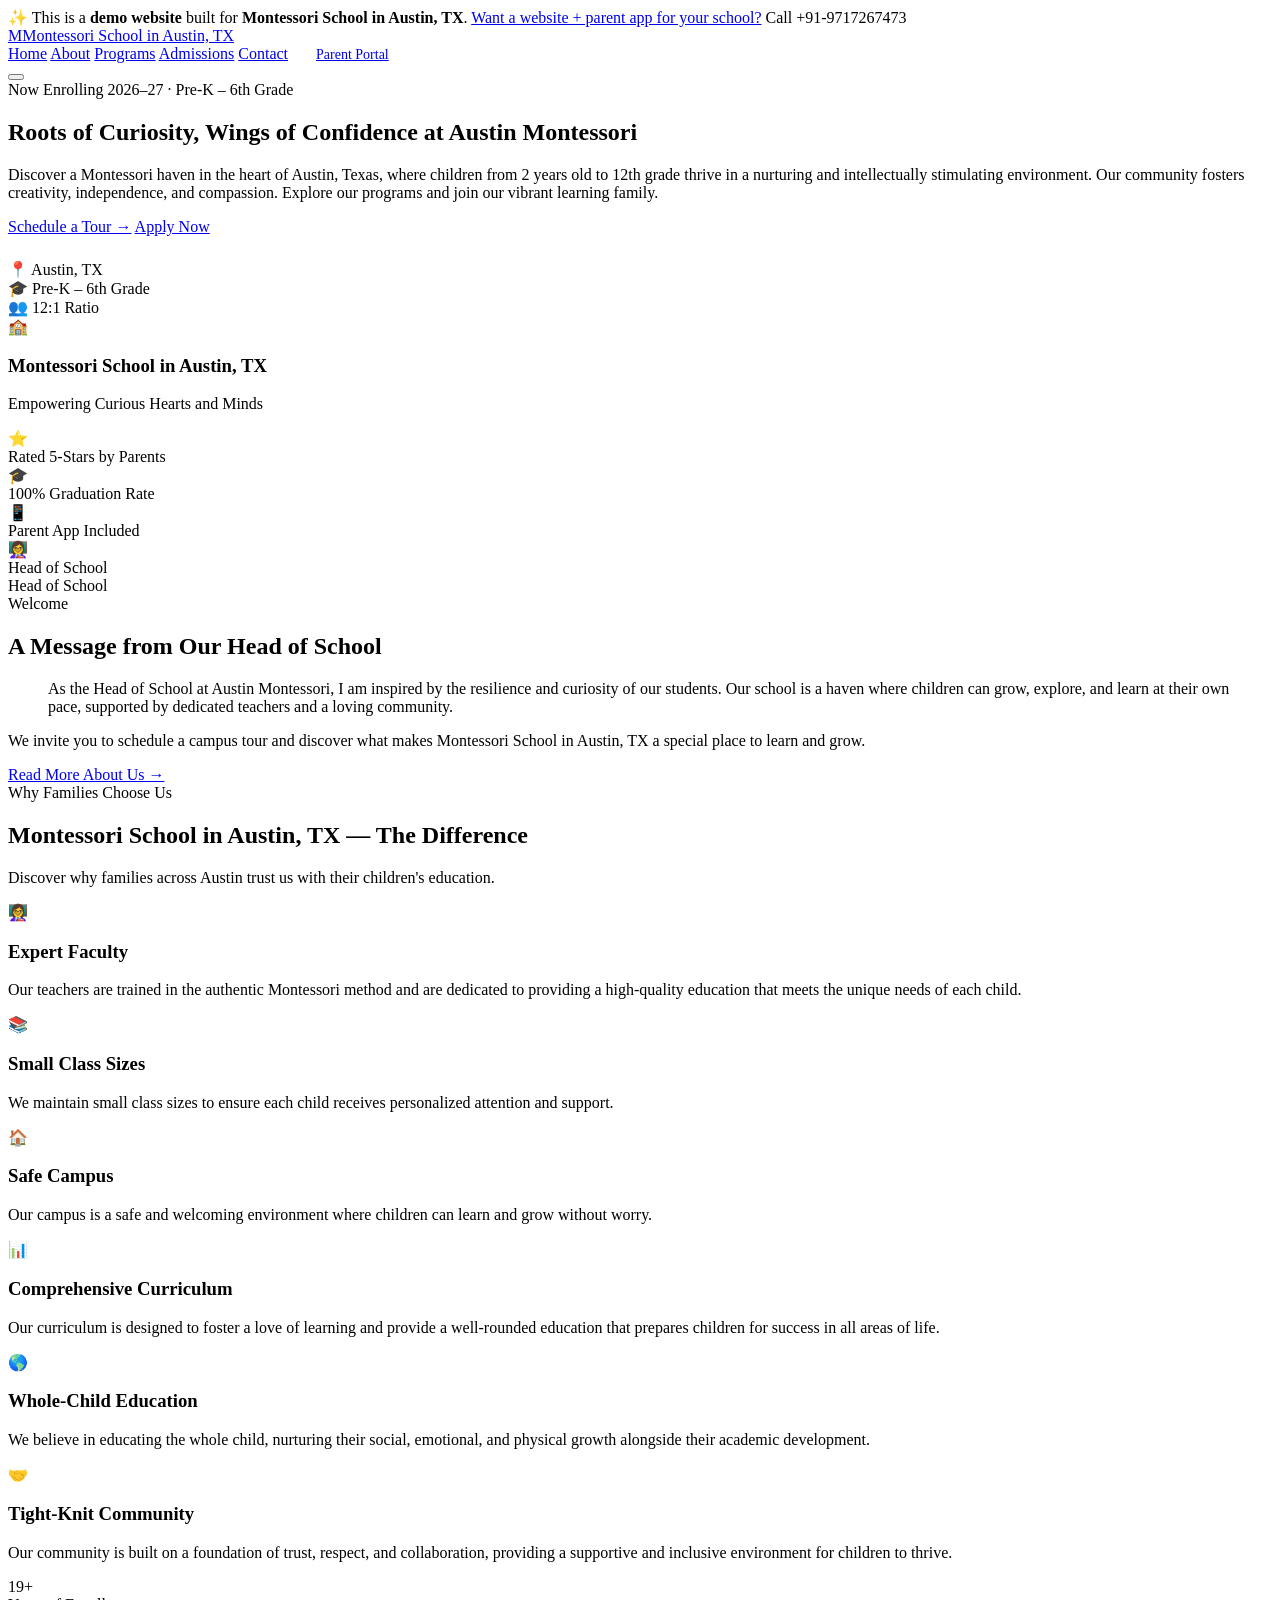
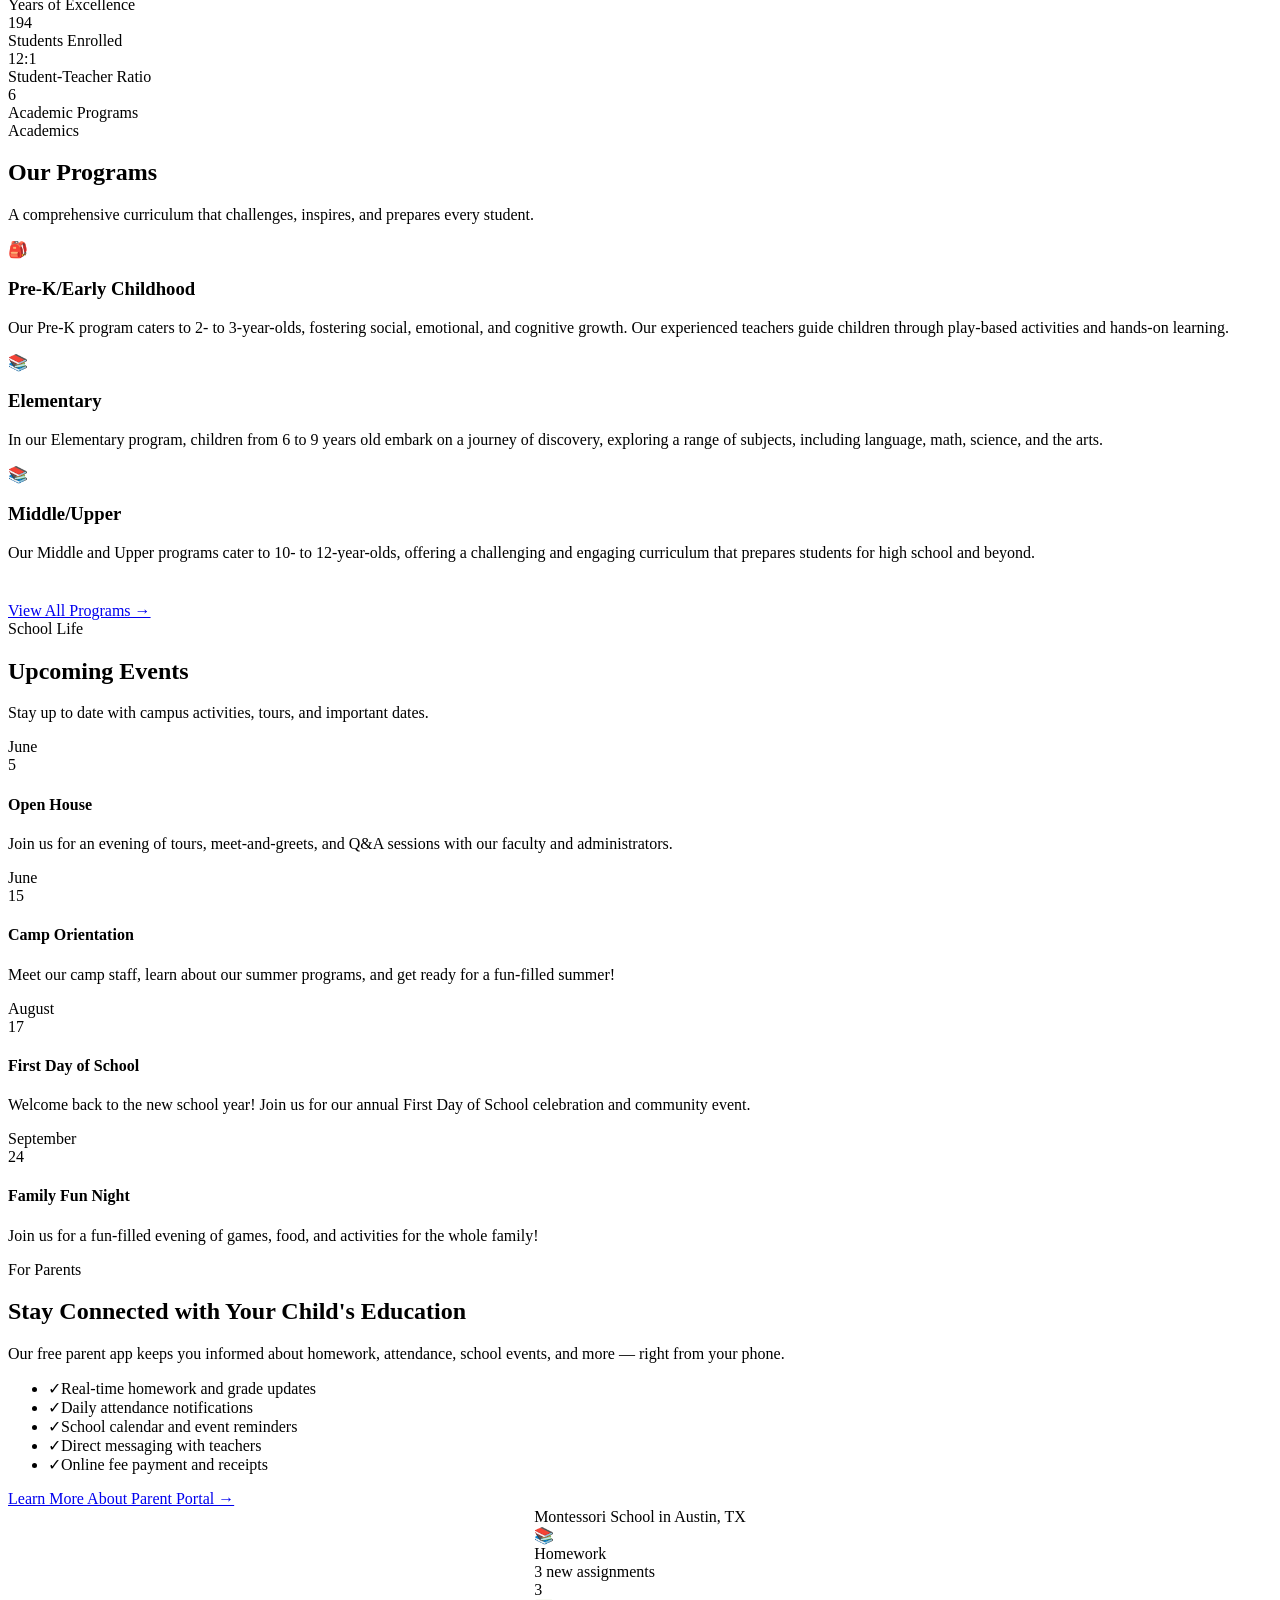
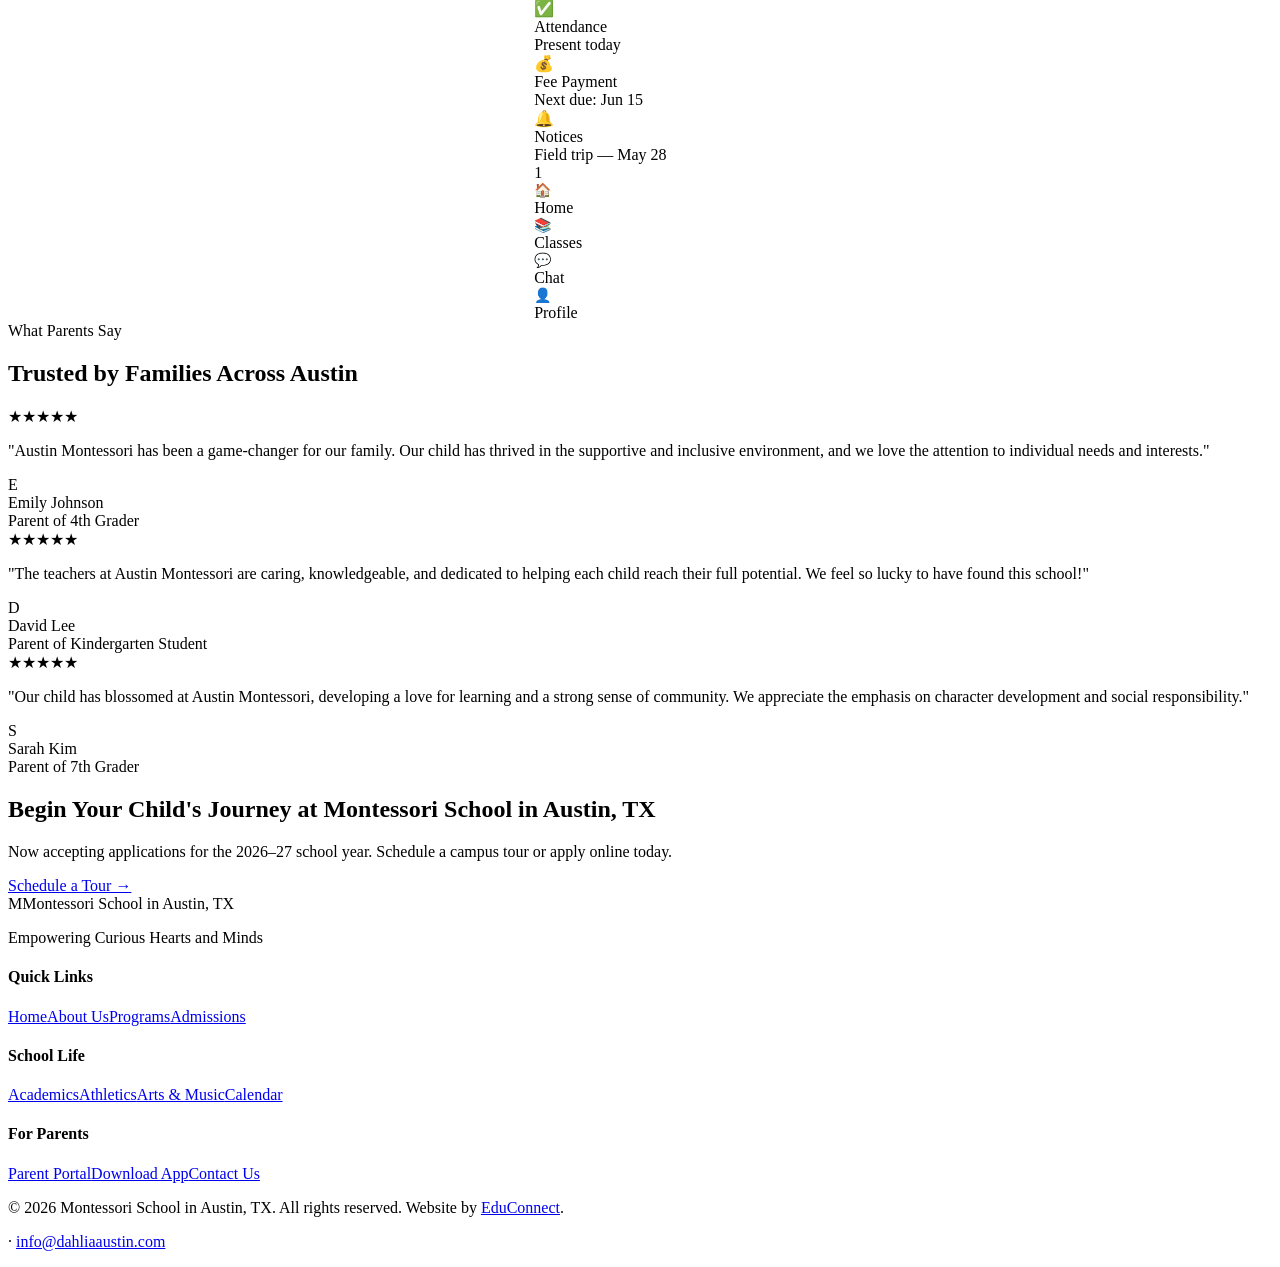
==== commit 62800237: "Initial demo site for Montessori School in Austin, TX" ====
--- a/index.html
+++ b/index.html
@@ -25,8 +25,8 @@
 <section class="hero"><div class="container"><div class="hero-inner">
   <div class="hero-content">
     <div class="badge animate-on-scroll mb-6">Now Enrolling 2026–27 · Pre-K – 6th Grade</div>
-    <h1 class="heading-xl animate-on-scroll mb-6">Empowering Young Minds in Austin's Heart</h1>
-    <p class="text-lg text-muted animate-on-scroll mb-8">At Austin Montessori School, we provide a nurturing environment for children from 18 months to 12 years old, blending the classic Montessori method with modern best practices. Our dedicated teachers guide students through a comprehensive curriculum that fosters creativity, critical thinking, and independence. From our small class sizes to our diverse community, we strive to make each child feel seen, heard, and valued.</p>
+    <h1 class="heading-xl animate-on-scroll mb-6">Roots of Curiosity, Wings of Confidence at Austin Montessori</h1>
+    <p class="text-lg text-muted animate-on-scroll mb-8">Discover a Montessori haven in the heart of Austin, Texas, where children from 2 years old to 12th grade thrive in a nurturing and intellectually stimulating environment. Our community fosters creativity, independence, and compassion. Explore our programs and join our vibrant learning family.</p>
     <div class="hero-actions animate-on-scroll">
       <a href="/admissions.html" class="btn btn-primary btn-lg">Schedule a Tour →</a>
       <a href="/admissions.html" class="btn btn-outline btn-lg">Apply Now</a>
@@ -39,7 +39,7 @@
   </div>
   <div class="hero-visual animate-on-scroll">
     <div class="school-illustration"><div class="school-illustration-inner">
-      <div class="school-building">🏫</div><h3>Montessori School in Austin, TX</h3><p>Curious Minds, Compassionate Hearts, Community First</p>
+      <div class="school-building">🏫</div><h3>Montessori School in Austin, TX</h3><p>Empowering Curious Hearts and Minds</p>
     </div></div>
     <div class="float-card card-1"><div class="fc-icon green">⭐</div>Rated 5-Stars by Parents</div>
     <div class="float-card card-2"><div class="fc-icon blue">🎓</div>100% Graduation Rate</div>
@@ -55,7 +55,7 @@
   <div class="welcome-text animate-on-scroll">
     <div class="badge mb-4">Welcome</div>
     <h2 class="heading-lg mb-6">A Message from Our Head of School</h2>
-    <blockquote>As the Head of School, I'm honored to lead a community that prioritizes the unique needs and talents of each child. Our school is more than just a place to learn – it's a haven where hearts grow, minds expand, and futures unfold.</blockquote>
+    <blockquote>As the Head of School at Austin Montessori, I am inspired by the resilience and curiosity of our students. Our school is a haven where children can grow, explore, and learn at their own pace, supported by dedicated teachers and a loving community.</blockquote>
     <p>We invite you to schedule a campus tour and discover what makes Montessori School in Austin, TX a special place to learn and grow.</p>
     <a href="/about.html" class="btn btn-outline" style="margin-top:20px">Read More About Us →</a>
   </div>
@@ -69,22 +69,22 @@
   </div>
   <div class="features-grid">
       <div class="feature-card animate-on-scroll stagger-1">
-        <div class="feature-icon">👩‍🏫</div><h3>Expert Faculty</h3><p>Our teachers are Montessori-trained, passionate educators who bring a wealth of experience and expertise to the classroom.</p>
+        <div class="feature-icon">👩‍🏫</div><h3>Expert Faculty</h3><p>Our teachers are trained in the authentic Montessori method and are dedicated to providing a high-quality education that meets the unique needs of each child.</p>
       </div>
       <div class="feature-card animate-on-scroll stagger-2">
-        <div class="feature-icon">📚</div><h3>Small Class Sizes</h3><p>We maintain a low student-to-teacher ratio, ensuring each child receives personalized attention and support.</p>
+        <div class="feature-icon">📚</div><h3>Small Class Sizes</h3><p>We maintain small class sizes to ensure each child receives personalized attention and support.</p>
       </div>
       <div class="feature-card animate-on-scroll stagger-3">
-        <div class="feature-icon">🏠</div><h3>Safe Campus</h3><p>Our school is a secure, welcoming environment that prioritizes the physical and emotional well-being of our students.</p>
+        <div class="feature-icon">🏠</div><h3>Safe Campus</h3><p>Our campus is a safe and welcoming environment where children can learn and grow without worry.</p>
       </div>
       <div class="feature-card animate-on-scroll stagger-4">
-        <div class="feature-icon">📊</div><h3>Whole-Child Education</h3><p>Our curriculum is designed to nurture the whole child, encompassing academic, social, emotional, and physical development.</p>
+        <div class="feature-icon">📊</div><h3>Comprehensive Curriculum</h3><p>Our curriculum is designed to foster a love of learning and provide a well-rounded education that prepares children for success in all areas of life.</p>
       </div>
       <div class="feature-card animate-on-scroll stagger-5">
-        <div class="feature-icon">🌎</div><h3>Community First</h3><p>We foster a strong sense of community, encouraging collaboration, empathy, and mutual respect among students, teachers, and families.</p>
+        <div class="feature-icon">🌎</div><h3>Whole-Child Education</h3><p>We believe in educating the whole child, nurturing their social, emotional, and physical growth alongside their academic development.</p>
       </div>
       <div class="feature-card animate-on-scroll stagger-6">
-        <div class="feature-icon">📊</div><h3>Flexible Scheduling</h3><p>We offer flexible scheduling options to accommodate diverse family needs, ensuring that every child receives the support they require.</p>
+        <div class="feature-icon">🤝</div><h3>Tight-Knit Community</h3><p>Our community is built on a foundation of trust, respect, and collaboration, providing a supportive and inclusive environment for children to thrive.</p>
       </div></div>
 </div></section>
 
@@ -103,13 +103,13 @@
   </div>
   <div class="programs-grid">
       <div class="program-card animate-on-scroll stagger-1">
-        <div class="program-icon">🎒</div><h3>Pre-Kindergarten</h3><p>Our Pre-K program is designed for children aged 3-5, focusing on social-emotional learning, language development, and hands-on exploration of math, science, and the arts.</p>
+        <div class="program-icon">🎒</div><h3>Pre-K/Early Childhood</h3><p>Our Pre-K program caters to 2- to 3-year-olds, fostering social, emotional, and cognitive growth. Our experienced teachers guide children through play-based activities and hands-on learning.</p>
       </div>
       <div class="program-card animate-on-scroll stagger-2">
-        <div class="program-icon">📚</div><h3>Elementary</h3><p>Our Elementary program serves students from Kindergarten to 6th grade, offering a comprehensive curriculum that integrates language arts, mathematics, science, and social studies with practical life skills and character development.</p>
+        <div class="program-icon">📚</div><h3>Elementary</h3><p>In our Elementary program, children from 6 to 9 years old embark on a journey of discovery, exploring a range of subjects, including language, math, science, and the arts.</p>
       </div>
       <div class="program-card animate-on-scroll stagger-3">
-        <div class="program-icon">🤓</div><h3>Middle/Upper</h3><p>For students in 7th to 9th grade, our Middle/Upper program builds on the foundations laid in Elementary, emphasizing critical thinking, problem-solving, and independence in a supportive community.</p>
+        <div class="program-icon">📚</div><h3>Middle/Upper</h3><p>Our Middle and Upper programs cater to 10- to 12-year-olds, offering a challenging and engaging curriculum that prepares students for high school and beyond.</p>
       </div></div>
   <div class="text-center animate-on-scroll" style="margin-top:40px"><a href="/programs.html" class="btn btn-outline">View All Programs →</a></div>
 </div></section>
@@ -121,17 +121,17 @@
     <p class="text-lg text-muted max-w-lg mx-auto animate-on-scroll">Stay up to date with campus activities, tours, and important dates.</p>
   </div>
   <div class="events-grid"><div class="event-card animate-on-scroll stagger-1">
-        <div class="event-date"><div class="month">Jun</div><div class="day">5</div></div>
-        <div class="event-info"><h4>Open House</h4><p>Join us for an evening of exploration and discovery as we showcase our school's programs, facilities, and community spirit.</p></div>
+        <div class="event-date"><div class="month">June</div><div class="day">5</div></div>
+        <div class="event-info"><h4>Open House</h4><p>Join us for an evening of tours, meet-and-greets, and Q&A sessions with our faculty and administrators.</p></div>
       </div><div class="event-card animate-on-scroll stagger-2">
-        <div class="event-date"><div class="month">Aug</div><div class="day">10</div></div>
-        <div class="event-info"><h4>First Day of School</h4><p>Welcome to a new year of learning, growth, and adventure! Our faculty and staff look forward to meeting our new students and families.</p></div>
+        <div class="event-date"><div class="month">June</div><div class="day">15</div></div>
+        <div class="event-info"><h4>Camp Orientation</h4><p>Meet our camp staff, learn about our summer programs, and get ready for a fun-filled summer!</p></div>
       </div><div class="event-card animate-on-scroll stagger-3">
-        <div class="event-date"><div class="month">Sep</div><div class="day">15</div></div>
-        <div class="event-info"><h4>Parent-Teacher Conferences</h4><p>Schedule a meeting with your child's teacher to discuss progress, set goals, and explore ways to support your child's success.</p></div>
+        <div class="event-date"><div class="month">August</div><div class="day">17</div></div>
+        <div class="event-info"><h4>First Day of School</h4><p>Welcome back to the new school year! Join us for our annual First Day of School celebration and community event.</p></div>
       </div><div class="event-card animate-on-scroll stagger-4">
-        <div class="event-date"><div class="month">Oct</div><div class="day">31</div></div>
-        <div class="event-info"><h4>Halloween Carnival</h4><p>Join us for a spine-tingling night of fun, games, and treats as we celebrate the spirit of Halloween in our school community.</p></div>
+        <div class="event-date"><div class="month">September</div><div class="day">24</div></div>
+        <div class="event-info"><h4>Family Fun Night</h4><p>Join us for a fun-filled evening of games, food, and activities for the whole family!</p></div>
       </div></div>
 </div></section>
 
@@ -176,21 +176,21 @@
   <div class="testimonials-grid">
       <div class="testimonial-card animate-on-scroll stagger-1">
         <div class="stars"><span class="star">★</span><span class="star">★</span><span class="star">★</span><span class="star">★</span><span class="star">★</span></div>
-        <p class="testimonial-text">"The Austin Montessori School community has been a game-changer for our family. The teachers are supportive, the curriculum is engaging, and the sense of belonging is palpable."</p>
-        <div class="testimonial-author"><div class="author-avatar">S</div>
-        <div class="author-info"><div class="author-name">Sarah Thompson</div><div class="author-role">Parent of 4th Grader</div></div></div>
+        <p class="testimonial-text">"Austin Montessori has been a game-changer for our family. Our child has thrived in the supportive and inclusive environment, and we love the attention to individual needs and interests."</p>
+        <div class="testimonial-author"><div class="author-avatar">E</div>
+        <div class="author-info"><div class="author-name">Emily Johnson</div><div class="author-role">Parent of 4th Grader</div></div></div>
       </div>
       <div class="testimonial-card animate-on-scroll stagger-2">
         <div class="stars"><span class="star">★</span><span class="star">★</span><span class="star">★</span><span class="star">★</span><span class="star">★</span></div>
-        <p class="testimonial-text">"We were drawn to the school's commitment to social-emotional learning and the emphasis on community service. Our child has thrived in this nurturing environment."</p>
-        <div class="testimonial-author"><div class="author-avatar">M</div>
-        <div class="author-info"><div class="author-name">Mark Davis</div><div class="author-role">Parent of 2nd Grader</div></div></div>
+        <p class="testimonial-text">"The teachers at Austin Montessori are caring, knowledgeable, and dedicated to helping each child reach their full potential. We feel so lucky to have found this school!"</p>
+        <div class="testimonial-author"><div class="author-avatar">D</div>
+        <div class="author-info"><div class="author-name">David Lee</div><div class="author-role">Parent of Kindergarten Student</div></div></div>
       </div>
       <div class="testimonial-card animate-on-scroll stagger-3">
         <div class="stars"><span class="star">★</span><span class="star">★</span><span class="star">★</span><span class="star">★</span><span class="star">★</span></div>
-        <p class="testimonial-text">"The Montessori method has been a revelation for our child. The hands-on approach and individualized attention have helped him grow into a confident, curious learner."</p>
-        <div class="testimonial-author"><div class="author-avatar">E</div>
-        <div class="author-info"><div class="author-name">Emily Patel</div><div class="author-role">Parent of Pre-K Student</div></div></div>
+        <p class="testimonial-text">"Our child has blossomed at Austin Montessori, developing a love for learning and a strong sense of community. We appreciate the emphasis on character development and social responsibility."</p>
+        <div class="testimonial-author"><div class="author-avatar">S</div>
+        <div class="author-info"><div class="author-name">Sarah Kim</div><div class="author-role">Parent of 7th Grader</div></div></div>
       </div></div>
 </div></section>
 
@@ -207,7 +207,7 @@
     <div class="footer-grid">
       <div class="footer-brand">
         <div class="logo" style="margin-bottom:8px"><span class="logo-icon">M</span>Montessori School in Austin, TX</div>
-        <p>Curious Minds, Compassionate Hearts, Community First</p>
+        <p>Empowering Curious Hearts and Minds</p>
         <p style="margin-top:12px;font-size:13px"></p>
       </div>
       <div class="footer-col"><h4>Quick Links</h4><a href="/">Home</a><a href="/about.html">About Us</a><a href="/programs.html">Programs</a><a href="/admissions.html">Admissions</a></div>
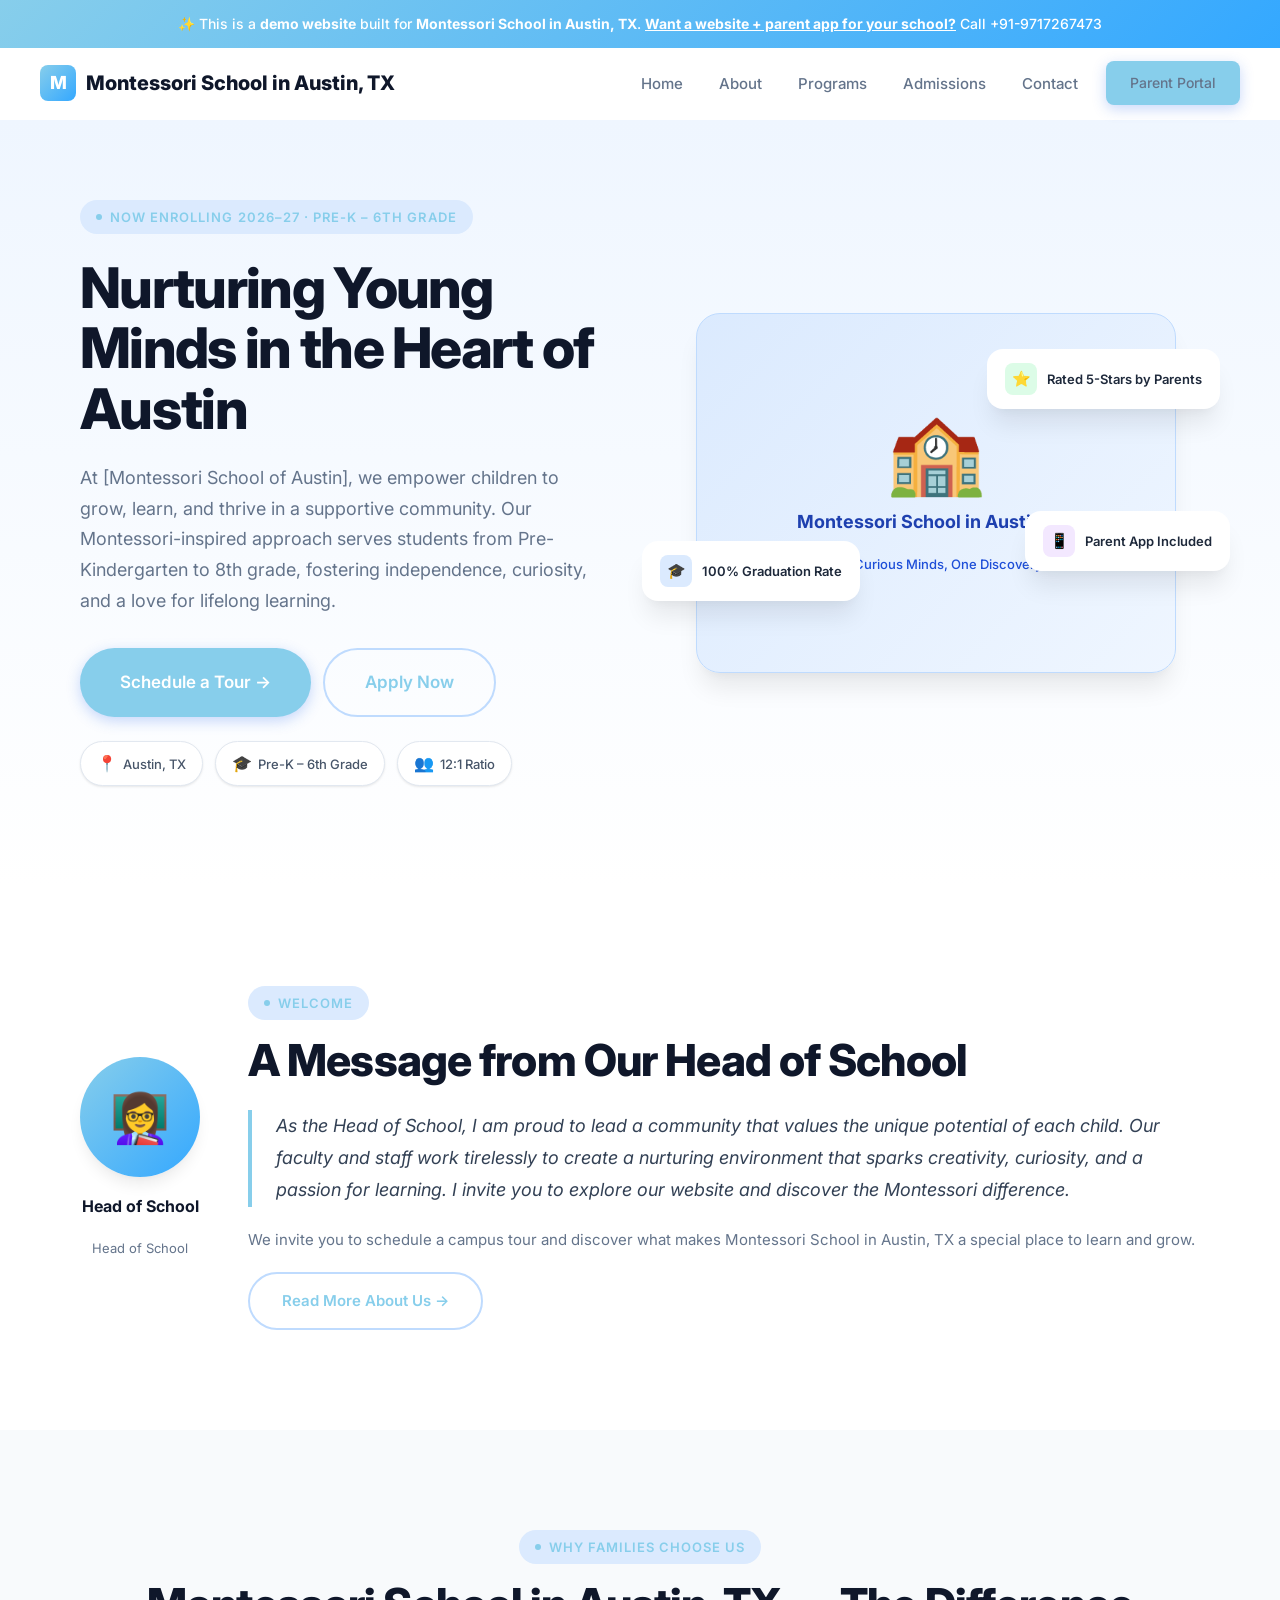
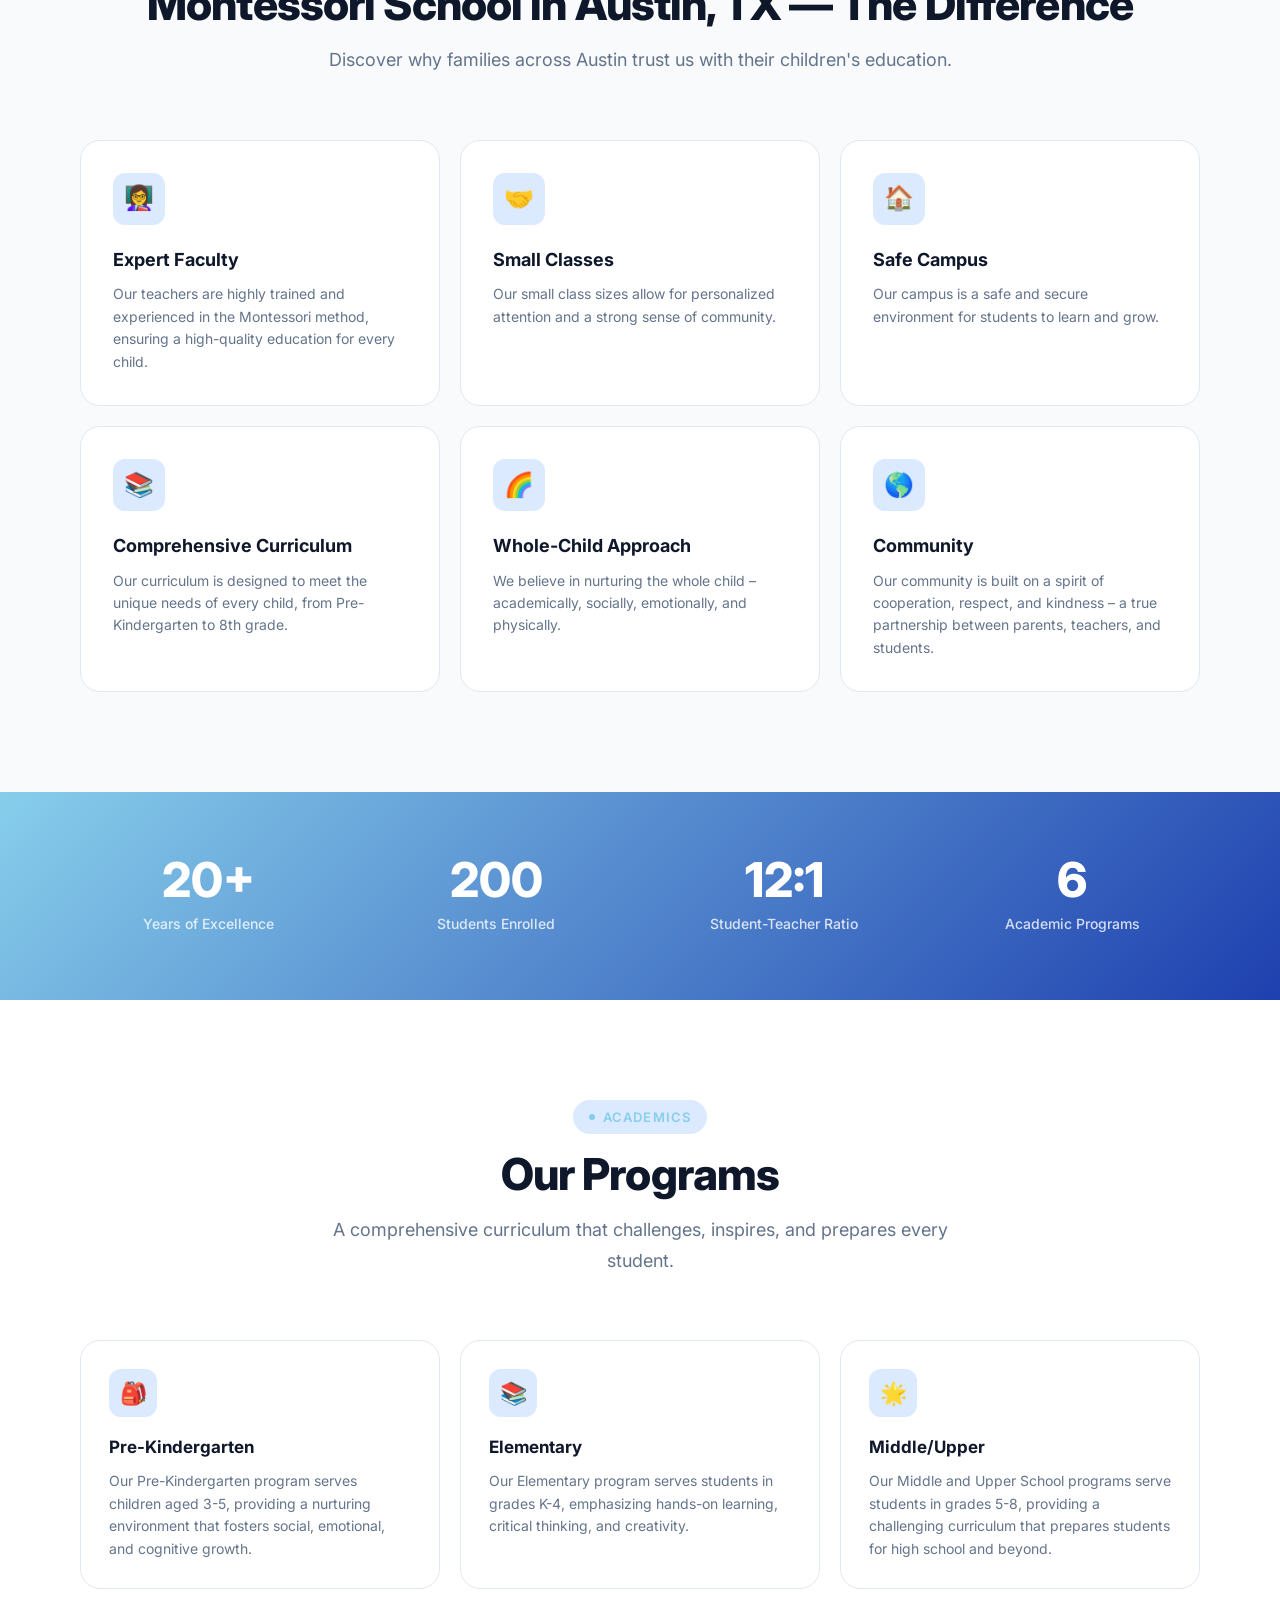
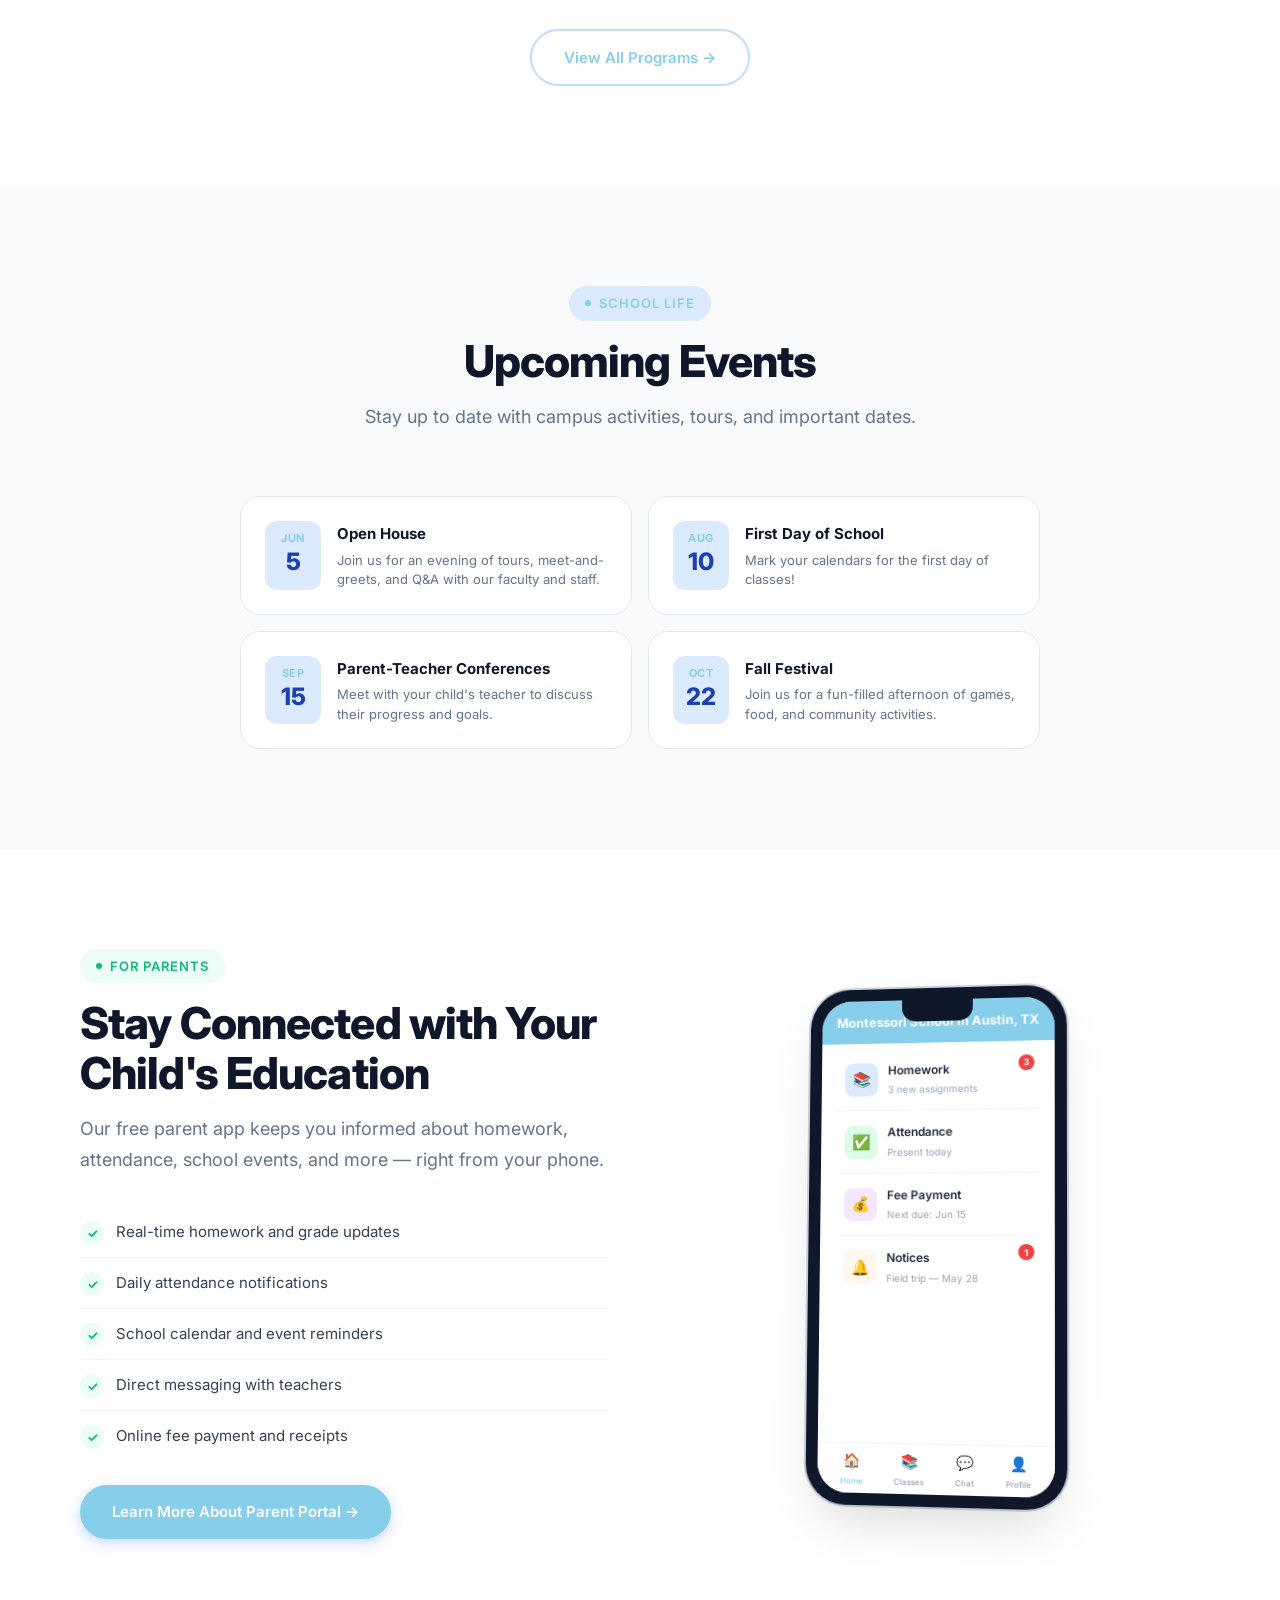
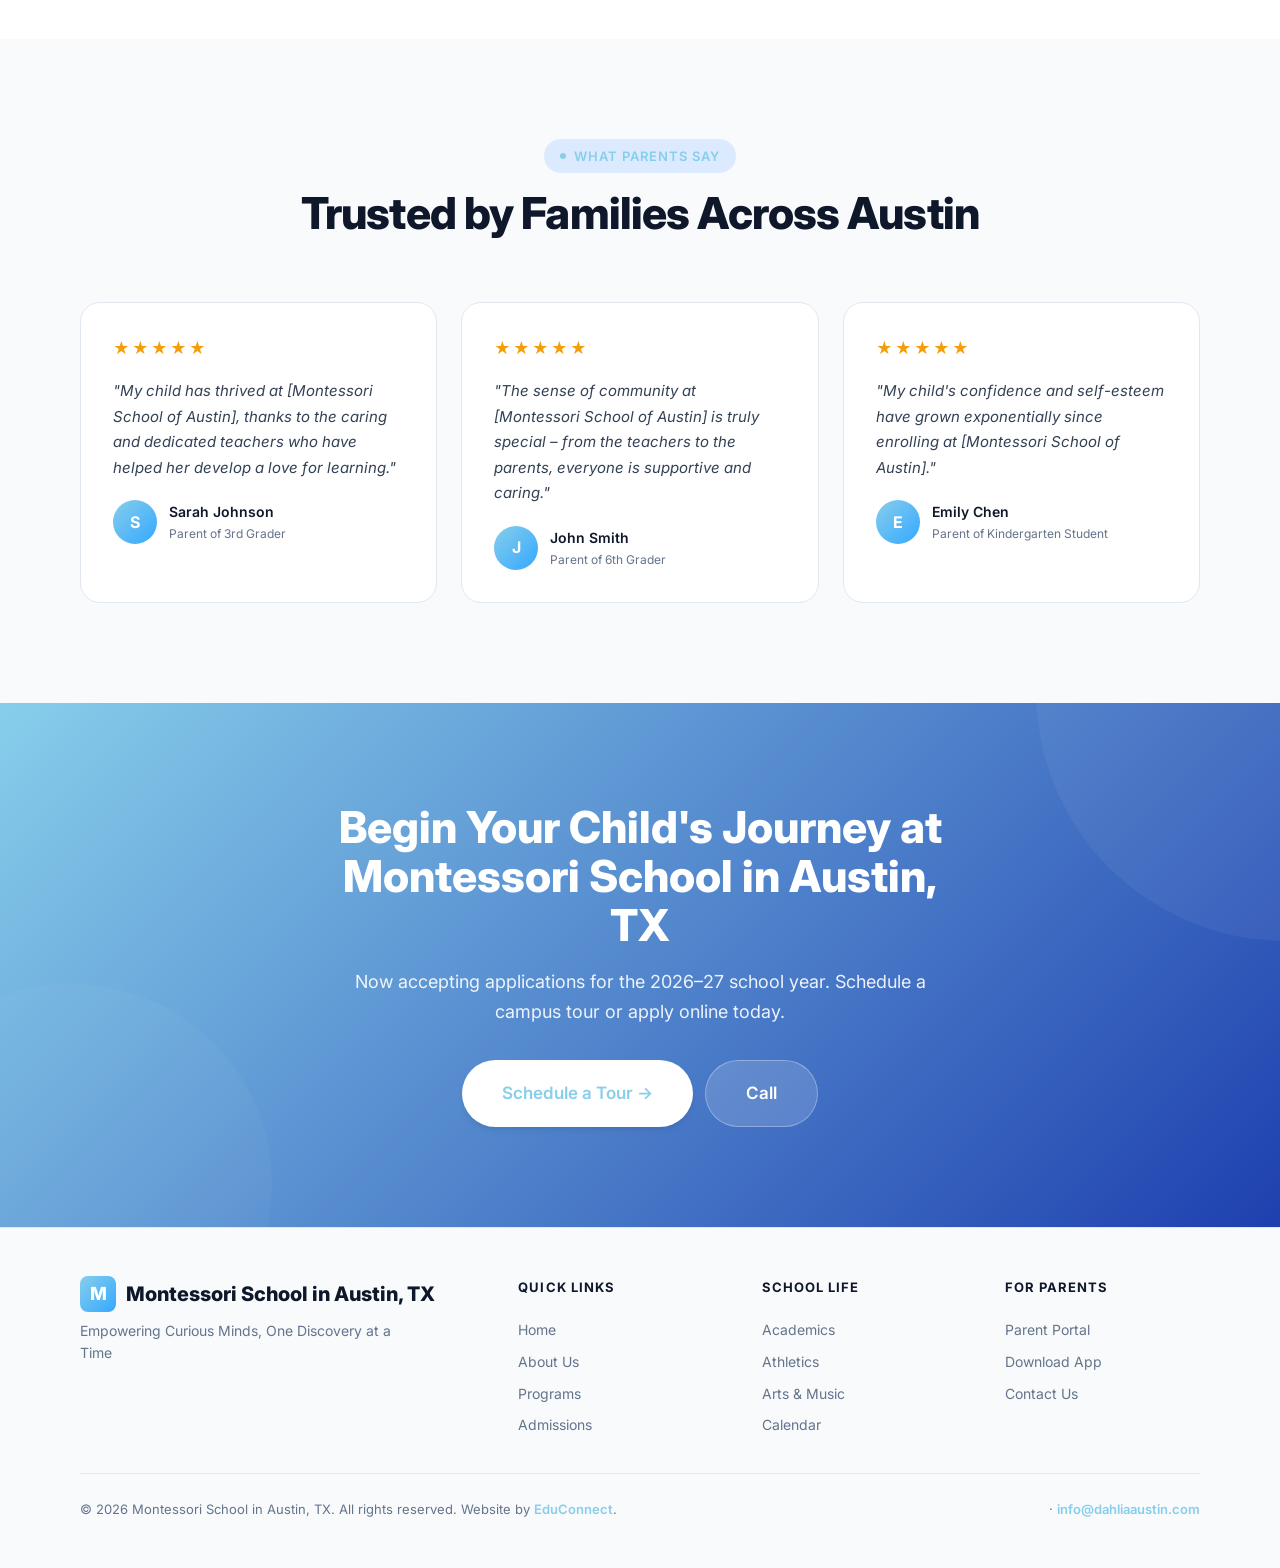
==== commit 109b9f9f: "Initial demo site for Montessori School in Austin, TX" ====
--- a/index.html
+++ b/index.html
@@ -25,8 +25,8 @@
 <section class="hero"><div class="container"><div class="hero-inner">
   <div class="hero-content">
     <div class="badge animate-on-scroll mb-6">Now Enrolling 2026–27 · Pre-K – 6th Grade</div>
-    <h1 class="heading-xl animate-on-scroll mb-6">Roots of Curiosity, Wings of Confidence at Austin Montessori</h1>
-    <p class="text-lg text-muted animate-on-scroll mb-8">Discover a Montessori haven in the heart of Austin, Texas, where children from 2 years old to 12th grade thrive in a nurturing and intellectually stimulating environment. Our community fosters creativity, independence, and compassion. Explore our programs and join our vibrant learning family.</p>
+    <h1 class="heading-xl animate-on-scroll mb-6">Nurturing Young Minds in the Heart of Austin</h1>
+    <p class="text-lg text-muted animate-on-scroll mb-8">At [Montessori School of Austin], we empower children to grow, learn, and thrive in a supportive community. Our Montessori-inspired approach serves students from Pre-Kindergarten to 8th grade, fostering independence, curiosity, and a love for lifelong learning.</p>
     <div class="hero-actions animate-on-scroll">
       <a href="/admissions.html" class="btn btn-primary btn-lg">Schedule a Tour →</a>
       <a href="/admissions.html" class="btn btn-outline btn-lg">Apply Now</a>
@@ -39,7 +39,7 @@
   </div>
   <div class="hero-visual animate-on-scroll">
     <div class="school-illustration"><div class="school-illustration-inner">
-      <div class="school-building">🏫</div><h3>Montessori School in Austin, TX</h3><p>Empowering Curious Hearts and Minds</p>
+      <div class="school-building">🏫</div><h3>Montessori School in Austin, TX</h3><p>Empowering Curious Minds, One Discovery at a Time</p>
     </div></div>
     <div class="float-card card-1"><div class="fc-icon green">⭐</div>Rated 5-Stars by Parents</div>
     <div class="float-card card-2"><div class="fc-icon blue">🎓</div>100% Graduation Rate</div>
@@ -55,7 +55,7 @@
   <div class="welcome-text animate-on-scroll">
     <div class="badge mb-4">Welcome</div>
     <h2 class="heading-lg mb-6">A Message from Our Head of School</h2>
-    <blockquote>As the Head of School at Austin Montessori, I am inspired by the resilience and curiosity of our students. Our school is a haven where children can grow, explore, and learn at their own pace, supported by dedicated teachers and a loving community.</blockquote>
+    <blockquote>As the Head of School, I am proud to lead a community that values the unique potential of each child. Our faculty and staff work tirelessly to create a nurturing environment that sparks creativity, curiosity, and a passion for learning. I invite you to explore our website and discover the Montessori difference.</blockquote>
     <p>We invite you to schedule a campus tour and discover what makes Montessori School in Austin, TX a special place to learn and grow.</p>
     <a href="/about.html" class="btn btn-outline" style="margin-top:20px">Read More About Us →</a>
   </div>
@@ -69,22 +69,22 @@
   </div>
   <div class="features-grid">
       <div class="feature-card animate-on-scroll stagger-1">
-        <div class="feature-icon">👩‍🏫</div><h3>Expert Faculty</h3><p>Our teachers are trained in the authentic Montessori method and are dedicated to providing a high-quality education that meets the unique needs of each child.</p>
+        <div class="feature-icon">👩‍🏫</div><h3>Expert Faculty</h3><p>Our teachers are highly trained and experienced in the Montessori method, ensuring a high-quality education for every child.</p>
       </div>
       <div class="feature-card animate-on-scroll stagger-2">
-        <div class="feature-icon">📚</div><h3>Small Class Sizes</h3><p>We maintain small class sizes to ensure each child receives personalized attention and support.</p>
+        <div class="feature-icon">🤝</div><h3>Small Classes</h3><p>Our small class sizes allow for personalized attention and a strong sense of community.</p>
       </div>
       <div class="feature-card animate-on-scroll stagger-3">
-        <div class="feature-icon">🏠</div><h3>Safe Campus</h3><p>Our campus is a safe and welcoming environment where children can learn and grow without worry.</p>
+        <div class="feature-icon">🏠</div><h3>Safe Campus</h3><p>Our campus is a safe and secure environment for students to learn and grow.</p>
       </div>
       <div class="feature-card animate-on-scroll stagger-4">
-        <div class="feature-icon">📊</div><h3>Comprehensive Curriculum</h3><p>Our curriculum is designed to foster a love of learning and provide a well-rounded education that prepares children for success in all areas of life.</p>
+        <div class="feature-icon">📚</div><h3>Comprehensive Curriculum</h3><p>Our curriculum is designed to meet the unique needs of every child, from Pre-Kindergarten to 8th grade.</p>
       </div>
       <div class="feature-card animate-on-scroll stagger-5">
-        <div class="feature-icon">🌎</div><h3>Whole-Child Education</h3><p>We believe in educating the whole child, nurturing their social, emotional, and physical growth alongside their academic development.</p>
+        <div class="feature-icon">🌈</div><h3>Whole-Child Approach</h3><p>We believe in nurturing the whole child – academically, socially, emotionally, and physically.</p>
       </div>
       <div class="feature-card animate-on-scroll stagger-6">
-        <div class="feature-icon">🤝</div><h3>Tight-Knit Community</h3><p>Our community is built on a foundation of trust, respect, and collaboration, providing a supportive and inclusive environment for children to thrive.</p>
+        <div class="feature-icon">🌎</div><h3>Community</h3><p>Our community is built on a spirit of cooperation, respect, and kindness – a true partnership between parents, teachers, and students.</p>
       </div></div>
 </div></section>
 
@@ -103,13 +103,13 @@
   </div>
   <div class="programs-grid">
       <div class="program-card animate-on-scroll stagger-1">
-        <div class="program-icon">🎒</div><h3>Pre-K/Early Childhood</h3><p>Our Pre-K program caters to 2- to 3-year-olds, fostering social, emotional, and cognitive growth. Our experienced teachers guide children through play-based activities and hands-on learning.</p>
+        <div class="program-icon">🎒</div><h3>Pre-Kindergarten</h3><p>Our Pre-Kindergarten program serves children aged 3-5, providing a nurturing environment that fosters social, emotional, and cognitive growth.</p>
       </div>
       <div class="program-card animate-on-scroll stagger-2">
-        <div class="program-icon">📚</div><h3>Elementary</h3><p>In our Elementary program, children from 6 to 9 years old embark on a journey of discovery, exploring a range of subjects, including language, math, science, and the arts.</p>
+        <div class="program-icon">📚</div><h3>Elementary</h3><p>Our Elementary program serves students in grades K-4, emphasizing hands-on learning, critical thinking, and creativity.</p>
       </div>
       <div class="program-card animate-on-scroll stagger-3">
-        <div class="program-icon">📚</div><h3>Middle/Upper</h3><p>Our Middle and Upper programs cater to 10- to 12-year-olds, offering a challenging and engaging curriculum that prepares students for high school and beyond.</p>
+        <div class="program-icon">🌟</div><h3>Middle/Upper</h3><p>Our Middle and Upper School programs serve students in grades 5-8, providing a challenging curriculum that prepares students for high school and beyond.</p>
       </div></div>
   <div class="text-center animate-on-scroll" style="margin-top:40px"><a href="/programs.html" class="btn btn-outline">View All Programs →</a></div>
 </div></section>
@@ -121,17 +121,17 @@
     <p class="text-lg text-muted max-w-lg mx-auto animate-on-scroll">Stay up to date with campus activities, tours, and important dates.</p>
   </div>
   <div class="events-grid"><div class="event-card animate-on-scroll stagger-1">
-        <div class="event-date"><div class="month">June</div><div class="day">5</div></div>
-        <div class="event-info"><h4>Open House</h4><p>Join us for an evening of tours, meet-and-greets, and Q&A sessions with our faculty and administrators.</p></div>
+        <div class="event-date"><div class="month">Jun</div><div class="day">5</div></div>
+        <div class="event-info"><h4>Open House</h4><p>Join us for an evening of tours, meet-and-greets, and Q&A with our faculty and staff.</p></div>
       </div><div class="event-card animate-on-scroll stagger-2">
-        <div class="event-date"><div class="month">June</div><div class="day">15</div></div>
-        <div class="event-info"><h4>Camp Orientation</h4><p>Meet our camp staff, learn about our summer programs, and get ready for a fun-filled summer!</p></div>
+        <div class="event-date"><div class="month">Aug</div><div class="day">10</div></div>
+        <div class="event-info"><h4>First Day of School</h4><p>Mark your calendars for the first day of classes!</p></div>
       </div><div class="event-card animate-on-scroll stagger-3">
-        <div class="event-date"><div class="month">August</div><div class="day">17</div></div>
-        <div class="event-info"><h4>First Day of School</h4><p>Welcome back to the new school year! Join us for our annual First Day of School celebration and community event.</p></div>
+        <div class="event-date"><div class="month">Sep</div><div class="day">15</div></div>
+        <div class="event-info"><h4>Parent-Teacher Conferences</h4><p>Meet with your child's teacher to discuss their progress and goals.</p></div>
       </div><div class="event-card animate-on-scroll stagger-4">
-        <div class="event-date"><div class="month">September</div><div class="day">24</div></div>
-        <div class="event-info"><h4>Family Fun Night</h4><p>Join us for a fun-filled evening of games, food, and activities for the whole family!</p></div>
+        <div class="event-date"><div class="month">Oct</div><div class="day">22</div></div>
+        <div class="event-info"><h4>Fall Festival</h4><p>Join us for a fun-filled afternoon of games, food, and community activities.</p></div>
       </div></div>
 </div></section>
 
@@ -176,21 +176,21 @@
   <div class="testimonials-grid">
       <div class="testimonial-card animate-on-scroll stagger-1">
         <div class="stars"><span class="star">★</span><span class="star">★</span><span class="star">★</span><span class="star">★</span><span class="star">★</span></div>
-        <p class="testimonial-text">"Austin Montessori has been a game-changer for our family. Our child has thrived in the supportive and inclusive environment, and we love the attention to individual needs and interests."</p>
-        <div class="testimonial-author"><div class="author-avatar">E</div>
-        <div class="author-info"><div class="author-name">Emily Johnson</div><div class="author-role">Parent of 4th Grader</div></div></div>
+        <p class="testimonial-text">"My child has thrived at [Montessori School of Austin], thanks to the caring and dedicated teachers who have helped her develop a love for learning."</p>
+        <div class="testimonial-author"><div class="author-avatar">S</div>
+        <div class="author-info"><div class="author-name">Sarah Johnson</div><div class="author-role">Parent of 3rd Grader</div></div></div>
       </div>
       <div class="testimonial-card animate-on-scroll stagger-2">
         <div class="stars"><span class="star">★</span><span class="star">★</span><span class="star">★</span><span class="star">★</span><span class="star">★</span></div>
-        <p class="testimonial-text">"The teachers at Austin Montessori are caring, knowledgeable, and dedicated to helping each child reach their full potential. We feel so lucky to have found this school!"</p>
-        <div class="testimonial-author"><div class="author-avatar">D</div>
-        <div class="author-info"><div class="author-name">David Lee</div><div class="author-role">Parent of Kindergarten Student</div></div></div>
+        <p class="testimonial-text">"The sense of community at [Montessori School of Austin] is truly special – from the teachers to the parents, everyone is supportive and caring."</p>
+        <div class="testimonial-author"><div class="author-avatar">J</div>
+        <div class="author-info"><div class="author-name">John Smith</div><div class="author-role">Parent of 6th Grader</div></div></div>
       </div>
       <div class="testimonial-card animate-on-scroll stagger-3">
         <div class="stars"><span class="star">★</span><span class="star">★</span><span class="star">★</span><span class="star">★</span><span class="star">★</span></div>
-        <p class="testimonial-text">"Our child has blossomed at Austin Montessori, developing a love for learning and a strong sense of community. We appreciate the emphasis on character development and social responsibility."</p>
-        <div class="testimonial-author"><div class="author-avatar">S</div>
-        <div class="author-info"><div class="author-name">Sarah Kim</div><div class="author-role">Parent of 7th Grader</div></div></div>
+        <p class="testimonial-text">"My child's confidence and self-esteem have grown exponentially since enrolling at [Montessori School of Austin]."</p>
+        <div class="testimonial-author"><div class="author-avatar">E</div>
+        <div class="author-info"><div class="author-name">Emily Chen</div><div class="author-role">Parent of Kindergarten Student</div></div></div>
       </div></div>
 </div></section>
 
@@ -207,7 +207,7 @@
     <div class="footer-grid">
       <div class="footer-brand">
         <div class="logo" style="margin-bottom:8px"><span class="logo-icon">M</span>Montessori School in Austin, TX</div>
-        <p>Empowering Curious Hearts and Minds</p>
+        <p>Empowering Curious Minds, One Discovery at a Time</p>
         <p style="margin-top:12px;font-size:13px"></p>
       </div>
       <div class="footer-col"><h4>Quick Links</h4><a href="/">Home</a><a href="/about.html">About Us</a><a href="/programs.html">Programs</a><a href="/admissions.html">Admissions</a></div>
--- a/styles.css
+++ b/styles.css
@@ -0,0 +1,223 @@
+/* ===== DESIGN SYSTEM — LIGHT PROFESSIONAL ===== */
+:root{
+  --primary:#87CEEB;--primary-50:#eff6ff;--primary-100:#dbeafe;--primary-200:#bfdbfe;
+  --primary-500:#87CEEB;--primary-600:#1d4ed8;--primary-700:#1e40af;
+  --secondary:#34A8FF;--accent:#10b981;--accent-50:#ecfdf5;
+  --white:#fff;--gray-50:#f8fafc;--gray-100:#f1f5f9;--gray-200:#e2e8f0;--gray-300:#cbd5e1;
+  --gray-400:#94a3b8;--gray-500:#64748b;--gray-600:#475569;--gray-700:#334155;
+  --gray-800:#1e293b;--gray-900:#0f172a;
+  --bg:var(--white);--bg-alt:var(--gray-50);--text:var(--gray-700);
+  --text-heading:var(--gray-900);--text-muted:var(--gray-500);--border:var(--gray-200);
+  --shadow-sm:0 1px 3px rgba(0,0,0,.06),0 1px 2px rgba(0,0,0,.04);
+  --shadow-md:0 4px 6px -1px rgba(0,0,0,.07),0 2px 4px -2px rgba(0,0,0,.05);
+  --shadow-lg:0 10px 15px -3px rgba(0,0,0,.08),0 4px 6px -4px rgba(0,0,0,.04);
+  --shadow-xl:0 20px 25px -5px rgba(0,0,0,.08),0 8px 10px -6px rgba(0,0,0,.04);
+  --shadow-2xl:0 25px 50px -12px rgba(0,0,0,.15);
+  --shadow-primary:0 4px 14px rgba(37,99,235,.25);
+  --radius-sm:8px;--radius-md:12px;--radius-lg:16px;--radius-xl:20px;--radius-2xl:24px;--radius-full:9999px;
+  --font:'Inter',-apple-system,BlinkMacSystemFont,'Segoe UI',sans-serif;
+}
+*,*::before,*::after{margin:0;padding:0;box-sizing:border-box}
+html{scroll-behavior:smooth;-webkit-font-smoothing:antialiased}
+body{font-family:var(--font);background:var(--bg);color:var(--text);line-height:1.7;overflow-x:hidden;font-size:16px}
+a{color:inherit;text-decoration:none}img{max-width:100%;display:block}button{font-family:inherit;cursor:pointer}
+.container{max-width:1200px;margin:0 auto;padding:0 24px}
+@media(min-width:768px){.container{padding:0 40px}}
+.section-padding{padding:80px 0}
+@media(min-width:768px){.section-padding{padding:100px 0}}
+.badge{display:inline-flex;align-items:center;gap:8px;padding:6px 16px;font-size:13px;font-weight:600;text-transform:uppercase;letter-spacing:.08em;border-radius:var(--radius-full);background:var(--primary-100);color:var(--primary)}
+.badge::before{content:'';width:6px;height:6px;border-radius:50%;background:var(--primary);animation:pulse 2s infinite}
+.badge.accent{background:var(--accent-50);color:var(--accent)}.badge.accent::before{background:var(--accent)}
+.heading-xl{font-size:clamp(32px,5vw,56px);font-weight:800;line-height:1.08;letter-spacing:-.03em;color:var(--text-heading)}
+.heading-lg{font-size:clamp(28px,4vw,44px);font-weight:800;line-height:1.12;letter-spacing:-.02em;color:var(--text-heading)}
+.heading-md{font-size:clamp(22px,3vw,32px);font-weight:700;line-height:1.2;color:var(--text-heading)}
+.heading-sm{font-size:20px;font-weight:700;line-height:1.3;color:var(--text-heading)}
+.text-lg{font-size:18px;line-height:1.7;color:var(--text)}
+.text-base{font-size:16px;line-height:1.7;color:var(--text)}
+.text-sm{font-size:14px;line-height:1.6;color:var(--text-muted)}
+.text-center{text-align:center}.text-muted{color:var(--text-muted)}
+.gradient-text{background:linear-gradient(135deg,var(--primary),var(--secondary));-webkit-background-clip:text;-webkit-text-fill-color:transparent;background-clip:text}
+.max-w-lg{max-width:640px}.mx-auto{margin-left:auto;margin-right:auto}
+.mb-4{margin-bottom:16px}.mb-6{margin-bottom:24px}.mb-8{margin-bottom:32px}
+.mb-12{margin-bottom:48px}.mb-16{margin-bottom:64px}
+.btn{display:inline-flex;align-items:center;justify-content:center;gap:8px;padding:14px 32px;font-size:15px;font-weight:600;border-radius:var(--radius-full);border:none;cursor:pointer;transition:all .25s cubic-bezier(.4,0,.2,1);text-decoration:none;white-space:nowrap}
+.btn-primary{background:var(--primary);color:var(--white);box-shadow:var(--shadow-primary)}
+.btn-primary:hover{background:var(--primary-600);transform:translateY(-2px);box-shadow:0 8px 24px rgba(37,99,235,.3)}
+.btn-lg{padding:18px 40px;font-size:17px}
+.btn-outline{background:transparent;color:var(--primary);border:2px solid var(--primary-200)}
+.btn-outline:hover{background:var(--primary-50);border-color:var(--primary);transform:translateY(-2px)}
+.btn-white{background:var(--white);color:var(--primary);box-shadow:var(--shadow-md)}
+.btn-white:hover{transform:translateY(-2px);box-shadow:var(--shadow-lg)}
+.demo-banner{background:linear-gradient(135deg,var(--primary),var(--secondary));color:var(--white);text-align:center;padding:12px 24px;font-size:14px;font-weight:500;position:relative;z-index:200}
+.demo-banner strong{font-weight:700}.demo-banner a{color:var(--white);text-decoration:underline;font-weight:700}
+.navbar{position:sticky;top:0;z-index:100;display:flex;justify-content:space-between;align-items:center;padding:0 24px;height:72px;background:rgba(255,255,255,.92);backdrop-filter:blur(20px) saturate(180%);border-bottom:1px solid transparent;transition:all .3s ease}
+@media(min-width:768px){.navbar{padding:0 40px}}
+.navbar.scrolled{border-bottom-color:var(--border);box-shadow:var(--shadow-sm)}
+.logo{display:flex;align-items:center;gap:10px;font-size:18px;font-weight:800;color:var(--text-heading)}
+@media(min-width:768px){.logo{font-size:20px}}
+.logo-icon{width:36px;height:36px;border-radius:var(--radius-sm);background:linear-gradient(135deg,var(--primary),var(--secondary));display:flex;align-items:center;justify-content:center;color:white;font-size:18px;font-weight:800}
+.nav-links{display:flex;gap:4px;align-items:center}
+.nav-links a{padding:8px 16px;font-size:15px;font-weight:500;color:var(--text-muted);border-radius:var(--radius-sm);transition:all .2s ease}
+.nav-links a:hover{color:var(--text-heading);background:var(--gray-50)}
+.nav-links .btn{margin-left:8px}
+.hamburger{display:none;background:none;border:none;padding:8px;min-height:44px;min-width:44px;flex-direction:column;justify-content:center;align-items:center}
+.hamburger span{display:block;width:22px;height:2px;background:var(--gray-700);margin:3px 0;transition:all .3s ease;border-radius:2px}
+.hamburger.active span:nth-child(1){transform:rotate(45deg) translate(4px,4px)}
+.hamburger.active span:nth-child(2){opacity:0}
+.hamburger.active span:nth-child(3){transform:rotate(-45deg) translate(4px,-4px)}
+@media(max-width:768px){.hamburger{display:flex}.nav-links{display:none;position:fixed;top:72px;left:0;right:0;bottom:0;background:var(--white);flex-direction:column;align-items:center;justify-content:center;gap:16px;z-index:200}.nav-links.open{display:flex}.nav-links a{font-size:18px;padding:12px 24px}}
+.hero{position:relative;overflow:hidden;background:linear-gradient(180deg,var(--primary-50) 0%,var(--white) 100%)}
+.hero-inner{display:grid;grid-template-columns:1fr;gap:48px;align-items:center;padding:60px 0 80px}
+@media(min-width:1024px){.hero-inner{grid-template-columns:1fr 1fr;gap:64px;padding:80px 0 100px}}
+.hero-content{max-width:560px}
+@media(max-width:1023px){.hero-content{text-align:center;margin:0 auto}}
+.hero-actions{display:flex;gap:12px;flex-wrap:wrap}
+@media(max-width:1023px){.hero-actions{justify-content:center}}
+.hero-visual{display:flex;justify-content:center;align-items:center;position:relative}
+.school-illustration{position:relative;width:100%;max-width:480px;aspect-ratio:4/3;border-radius:var(--radius-2xl);overflow:hidden;background:linear-gradient(135deg,var(--primary-100),var(--primary-50));border:1px solid var(--primary-200);box-shadow:var(--shadow-xl)}
+.school-illustration-inner{width:100%;height:100%;display:flex;flex-direction:column;align-items:center;justify-content:center;gap:16px;padding:32px}
+.school-building{font-size:80px;line-height:1}
+.school-illustration h3{font-size:18px;font-weight:700;color:var(--primary-700);text-align:center}
+.school-illustration p{font-size:13px;color:var(--primary-600);text-align:center;font-weight:500}
+.hero-info-cards{display:flex;gap:12px;flex-wrap:wrap;margin-top:20px}
+@media(max-width:1023px){.hero-info-cards{justify-content:center}}
+.info-chip{display:flex;align-items:center;gap:6px;padding:8px 16px;background:var(--white);border:1px solid var(--border);border-radius:var(--radius-full);font-size:13px;font-weight:500;color:var(--gray-600);box-shadow:var(--shadow-sm)}
+.info-chip .ic-icon{font-size:16px}
+.float-card{position:absolute;background:var(--white);border-radius:var(--radius-lg);box-shadow:var(--shadow-xl);padding:14px 18px;display:flex;align-items:center;gap:10px;font-size:13px;font-weight:600;color:var(--gray-800);animation:float-gentle 4s ease-in-out infinite;z-index:5;white-space:nowrap}
+.float-card.card-1{top:10%;right:-20px;animation-delay:0s}
+.float-card.card-2{bottom:20%;left:-30px;animation-delay:1.5s}
+.float-card.card-3{top:55%;right:-30px;animation-delay:3s}
+.float-card .fc-icon{width:32px;height:32px;border-radius:8px;display:flex;align-items:center;justify-content:center;font-size:15px}
+.float-card .fc-icon.green{background:#dcfce7;color:#16a34a}
+.float-card .fc-icon.blue{background:var(--primary-100);color:var(--primary)}
+.float-card .fc-icon.purple{background:#f3e8ff;color:#9333ea}
+.welcome-section{background:var(--white)}
+.welcome-grid{display:grid;grid-template-columns:1fr;gap:40px;align-items:center}
+@media(min-width:768px){.welcome-grid{grid-template-columns:auto 1fr;gap:48px}}
+.principal-card{display:flex;flex-direction:column;align-items:center;text-align:center;gap:16px}
+.principal-avatar{width:120px;height:120px;border-radius:50%;background:linear-gradient(135deg,var(--primary),var(--secondary));display:flex;align-items:center;justify-content:center;font-size:48px;color:white;box-shadow:var(--shadow-lg)}
+.principal-name{font-size:16px;font-weight:700;color:var(--text-heading)}
+.principal-title{font-size:13px;color:var(--text-muted)}
+.welcome-text blockquote{font-size:18px;font-style:italic;color:var(--text);line-height:1.8;border-left:4px solid var(--primary);padding-left:24px;margin-bottom:20px}
+.welcome-text p{font-size:15px;color:var(--text-muted);line-height:1.7}
+.features-section{background:var(--bg-alt)}
+.features-grid{display:grid;grid-template-columns:1fr;gap:20px}
+@media(min-width:640px){.features-grid{grid-template-columns:repeat(2,1fr)}}
+@media(min-width:1024px){.features-grid{grid-template-columns:repeat(3,1fr)}}
+.feature-card{position:relative;padding:32px;border-radius:var(--radius-xl);background:var(--white);border:1px solid var(--border);transition:all .3s ease;overflow:hidden}
+.feature-card:hover{transform:translateY(-4px);box-shadow:var(--shadow-lg);border-color:var(--primary-200)}
+.feature-icon{width:52px;height:52px;border-radius:var(--radius-md);background:var(--primary-100);display:flex;align-items:center;justify-content:center;margin-bottom:20px;font-size:24px;transition:transform .3s ease}
+.feature-card:hover .feature-icon{transform:scale(1.1)}
+.feature-card h3{font-size:18px;font-weight:700;color:var(--text-heading);margin-bottom:8px}
+.feature-card p{font-size:14px;color:var(--text-muted);line-height:1.6}
+.programs-section{background:var(--white)}
+.programs-grid{display:grid;grid-template-columns:1fr;gap:20px}
+@media(min-width:640px){.programs-grid{grid-template-columns:repeat(2,1fr)}}
+@media(min-width:1024px){.programs-grid{grid-template-columns:repeat(3,1fr)}}
+.program-card{padding:28px;border-radius:var(--radius-xl);background:var(--white);border:1px solid var(--border);transition:all .3s ease;position:relative;overflow:hidden}
+.program-card::before{content:'';position:absolute;top:0;left:0;right:0;height:3px;background:linear-gradient(90deg,var(--primary),var(--secondary));transform:scaleX(0);transform-origin:left;transition:transform .3s ease}
+.program-card:hover{transform:translateY(-4px);box-shadow:var(--shadow-lg);border-color:var(--primary-200)}
+.program-card:hover::before{transform:scaleX(1)}
+.program-icon{width:48px;height:48px;border-radius:var(--radius-md);background:var(--primary-100);display:flex;align-items:center;justify-content:center;margin-bottom:16px;font-size:22px}
+.program-card h3{font-size:17px;font-weight:700;color:var(--text-heading);margin-bottom:8px}
+.program-card p{font-size:14px;color:var(--text-muted);line-height:1.6}
+.stats-section{background:linear-gradient(135deg,var(--primary),var(--primary-700));color:var(--white);padding:64px 0}
+.stats-grid{display:grid;grid-template-columns:repeat(2,1fr);gap:32px;text-align:center}
+@media(min-width:768px){.stats-grid{grid-template-columns:repeat(4,1fr)}}
+.stat-value{font-size:clamp(32px,4vw,48px);font-weight:800;line-height:1}
+.stat-label{font-size:14px;opacity:.8;margin-top:8px;font-weight:500}
+.events-section{background:var(--bg-alt)}
+.events-grid{display:grid;grid-template-columns:1fr;gap:16px;max-width:800px;margin:0 auto}
+@media(min-width:640px){.events-grid{grid-template-columns:repeat(2,1fr)}}
+.event-card{display:flex;gap:16px;padding:24px;border-radius:var(--radius-xl);background:var(--white);border:1px solid var(--border);transition:all .3s ease}
+.event-card:hover{box-shadow:var(--shadow-md);border-color:var(--primary-200)}
+.event-date{min-width:56px;text-align:center;padding:8px;border-radius:var(--radius-md);background:var(--primary-100)}
+.event-date .month{font-size:11px;font-weight:700;text-transform:uppercase;color:var(--primary);letter-spacing:.05em}
+.event-date .day{font-size:24px;font-weight:800;color:var(--primary-700);line-height:1.2}
+.event-info h4{font-size:15px;font-weight:700;color:var(--text-heading);margin-bottom:4px}
+.event-info p{font-size:13px;color:var(--text-muted);line-height:1.5}
+.portal-section{background:var(--white)}
+.portal-grid{display:grid;grid-template-columns:1fr;gap:48px;align-items:center}
+@media(min-width:1024px){.portal-grid{grid-template-columns:1fr 1fr;gap:64px}}
+.phone-mockup{position:relative;width:260px;height:520px;background:var(--gray-900);border-radius:40px;padding:12px;box-shadow:var(--shadow-2xl),0 0 0 2px var(--gray-300);margin:0 auto;transform:perspective(1000px) rotateY(-6deg) rotateX(3deg)}
+.phone-mockup::before{content:'';position:absolute;top:12px;left:50%;transform:translateX(-50%);width:72px;height:22px;background:var(--gray-900);border-radius:0 0 14px 14px;z-index:10}
+.phone-screen{width:100%;height:100%;background:var(--white);border-radius:30px;overflow:hidden;position:relative}
+.phone-screen-content{padding:50px 14px 14px;font-size:12px;color:var(--gray-700)}
+.phone-status-bar{position:absolute;top:0;left:0;right:0;height:44px;background:var(--primary);display:flex;align-items:center;justify-content:center;color:white;font-weight:700;font-size:13px;border-radius:18px 18px 0 0}
+.phone-nav-item{display:flex;align-items:center;gap:10px;padding:12px 10px;border-bottom:1px solid var(--gray-100);position:relative}
+.phone-nav-item:last-child{border-bottom:none}
+.phone-nav-icon{width:34px;height:34px;border-radius:9px;display:flex;align-items:center;justify-content:center;font-size:15px;flex-shrink:0}
+.phone-nav-icon.blue{background:var(--primary-100);color:var(--primary)}
+.phone-nav-icon.green{background:#dcfce7;color:#16a34a}
+.phone-nav-icon.purple{background:#f3e8ff;color:#9333ea}
+.phone-nav-icon.orange{background:#fff7ed;color:#ea580c}
+.phone-nav-label{font-weight:600;font-size:12px;color:var(--gray-800)}
+.phone-nav-sub{font-size:10px;color:var(--gray-400);margin-top:1px}
+.phone-badge{position:absolute;top:8px;right:6px;min-width:16px;height:16px;border-radius:8px;background:#ef4444;color:white;font-size:9px;font-weight:700;display:flex;align-items:center;justify-content:center;padding:0 4px}
+.phone-bottom-bar{position:absolute;bottom:0;left:0;right:0;height:50px;background:var(--white);border-top:1px solid var(--gray-100);display:flex;align-items:center;justify-content:space-around;padding:0 8px;border-radius:0 0 18px 18px}
+.phone-tab{display:flex;flex-direction:column;align-items:center;gap:2px;font-size:8px;color:var(--gray-400);font-weight:500}
+.phone-tab.active{color:var(--primary)}
+.portal-features{list-style:none;padding:0}
+.portal-features li{display:flex;align-items:flex-start;gap:12px;padding:12px 0;border-bottom:1px solid var(--gray-100);font-size:15px;color:var(--text)}
+.portal-features li:last-child{border-bottom:none}
+.portal-features .pf-icon{width:24px;height:24px;border-radius:50%;background:var(--accent-50);color:var(--accent);display:flex;align-items:center;justify-content:center;flex-shrink:0;margin-top:2px;font-size:13px;font-weight:700}
+.testimonials-section{background:var(--bg-alt)}
+.testimonials-grid{display:grid;grid-template-columns:1fr;gap:24px}
+@media(min-width:768px){.testimonials-grid{grid-template-columns:repeat(3,1fr)}}
+.testimonial-card{padding:32px;border-radius:var(--radius-xl);background:var(--white);border:1px solid var(--border);transition:all .3s ease}
+.testimonial-card:hover{box-shadow:var(--shadow-lg);transform:translateY(-4px)}
+.stars{display:flex;gap:2px;margin-bottom:16px}.star{color:#f59e0b;font-size:16px}
+.testimonial-text{font-size:15px;color:var(--text);line-height:1.7;margin-bottom:20px;font-style:italic}
+.testimonial-author{display:flex;align-items:center;gap:12px}
+.author-avatar{width:44px;height:44px;border-radius:50%;background:linear-gradient(135deg,var(--primary),var(--secondary));display:flex;align-items:center;justify-content:center;font-weight:700;color:var(--white);font-size:16px;flex-shrink:0}
+.author-info .author-name{font-weight:600;font-size:14px;color:var(--text-heading)}
+.author-info .author-role{font-size:12px;color:var(--text-muted)}
+.cta-section{background:linear-gradient(135deg,var(--primary),var(--primary-700));color:var(--white);text-align:center;position:relative;overflow:hidden;padding:80px 0}
+@media(min-width:768px){.cta-section{padding:100px 0}}
+.cta-section::before{content:'';position:absolute;top:-50%;right:-20%;width:500px;height:500px;border-radius:50%;background:rgba(255,255,255,.05)}
+.cta-section::after{content:'';position:absolute;bottom:-30%;left:-10%;width:400px;height:400px;border-radius:50%;background:rgba(255,255,255,.03)}
+.cta-content{position:relative;z-index:1;max-width:640px;margin:0 auto}
+.cta-content h2{font-size:clamp(28px,4vw,44px);font-weight:800;margin-bottom:16px;line-height:1.12}
+.cta-content p{font-size:18px;opacity:.9;margin-bottom:32px;line-height:1.7}
+.cta-actions{display:flex;gap:12px;justify-content:center;flex-wrap:wrap}
+.page-hero{padding:100px 0 60px;background:linear-gradient(180deg,var(--primary-50) 0%,var(--white) 100%);text-align:center;position:relative}
+@media(min-width:768px){.page-hero{padding:120px 0 70px}}
+.content-section{padding:64px 0}.content-section .container{max-width:800px}
+.content-section p{font-size:16px;color:var(--text);line-height:1.9;margin-bottom:24px}
+.content-section p:last-child{margin-bottom:0}
+.contact-grid{display:grid;grid-template-columns:1fr;gap:32px}
+@media(min-width:768px){.contact-grid{grid-template-columns:1fr 1fr;gap:40px}}
+.contact-info-card{padding:32px;border-radius:var(--radius-xl);background:var(--white);border:1px solid var(--border)}
+.contact-item{display:flex;align-items:flex-start;gap:14px;margin-bottom:24px}
+.contact-item:last-child{margin-bottom:0}
+.contact-icon{width:44px;height:44px;border-radius:var(--radius-md);background:var(--primary-100);display:flex;align-items:center;justify-content:center;flex-shrink:0;font-size:20px}
+.contact-item h4{font-weight:600;color:var(--text-heading);margin-bottom:2px;font-size:14px}
+.contact-item p{color:var(--text-muted);font-size:14px}
+.contact-form{background:var(--white);border-radius:var(--radius-xl);border:1px solid var(--border);padding:32px}
+.form-group{margin-bottom:16px}.form-group:last-of-type{margin-bottom:24px}
+.form-label{display:block;font-size:13px;font-weight:600;color:var(--text-heading);margin-bottom:6px}
+.form-input,.form-textarea{width:100%;padding:12px 16px;border:1px solid var(--border);border-radius:var(--radius-sm);font-family:var(--font);font-size:14px;color:var(--text-heading);background:var(--gray-50);transition:all .2s ease;outline:none}
+.form-input:focus,.form-textarea:focus{border-color:var(--primary);box-shadow:0 0 0 3px var(--primary-100);background:var(--white)}
+.form-textarea{resize:vertical;min-height:100px}
+.admissions-steps{display:grid;grid-template-columns:1fr;gap:24px;max-width:700px;margin:0 auto}
+.adm-step{display:flex;gap:20px;padding:24px;background:var(--white);border-radius:var(--radius-xl);border:1px solid var(--border)}
+.adm-step-num{width:48px;height:48px;border-radius:50%;background:var(--primary);color:var(--white);display:flex;align-items:center;justify-content:center;font-weight:800;font-size:20px;flex-shrink:0}
+.adm-step h4{font-weight:700;color:var(--text-heading);margin-bottom:4px}
+.adm-step p{font-size:14px;color:var(--text-muted);line-height:1.6}
+.footer{padding:48px 0;border-top:1px solid var(--border);background:var(--gray-50)}
+.footer-grid{display:grid;grid-template-columns:1fr;gap:32px}
+@media(min-width:768px){.footer-grid{grid-template-columns:2fr 1fr 1fr 1fr;gap:48px}}
+.footer-brand p{font-size:14px;color:var(--text-muted);margin-top:8px;line-height:1.6;max-width:320px}
+.footer-col h4{font-size:13px;font-weight:700;text-transform:uppercase;letter-spacing:.08em;color:var(--text-heading);margin-bottom:16px}
+.footer-col a{display:block;font-size:14px;color:var(--text-muted);padding:4px 0;transition:color .2s ease}
+.footer-col a:hover{color:var(--primary)}
+.footer-bottom{border-top:1px solid var(--border);margin-top:32px;padding-top:24px;display:flex;justify-content:space-between;align-items:center;flex-wrap:wrap;gap:16px}
+.footer-bottom p{font-size:13px;color:var(--text-muted)}
+.footer-bottom a{color:var(--primary);font-weight:600}
+@keyframes pulse{0%,100%{opacity:1;transform:scale(1)}50%{opacity:.5;transform:scale(1.3)}}
+@keyframes float-gentle{0%,100%{transform:translateY(0)}50%{transform:translateY(-12px)}}
+.animate-on-scroll{opacity:0;transform:translateY(24px);transition:opacity .6s ease,transform .6s ease}
+.animate-on-scroll.visible{opacity:1;transform:translateY(0)}
+.stagger-1{transition-delay:.1s}.stagger-2{transition-delay:.2s}.stagger-3{transition-delay:.3s}
+.stagger-4{transition-delay:.4s}.stagger-5{transition-delay:.5s}.stagger-6{transition-delay:.6s}
+@media(prefers-reduced-motion:reduce){*,*::before,*::after{animation-duration:.01ms!important;transition-duration:.01ms!important}.animate-on-scroll{opacity:1;transform:none}.float-card{animation:none}}
